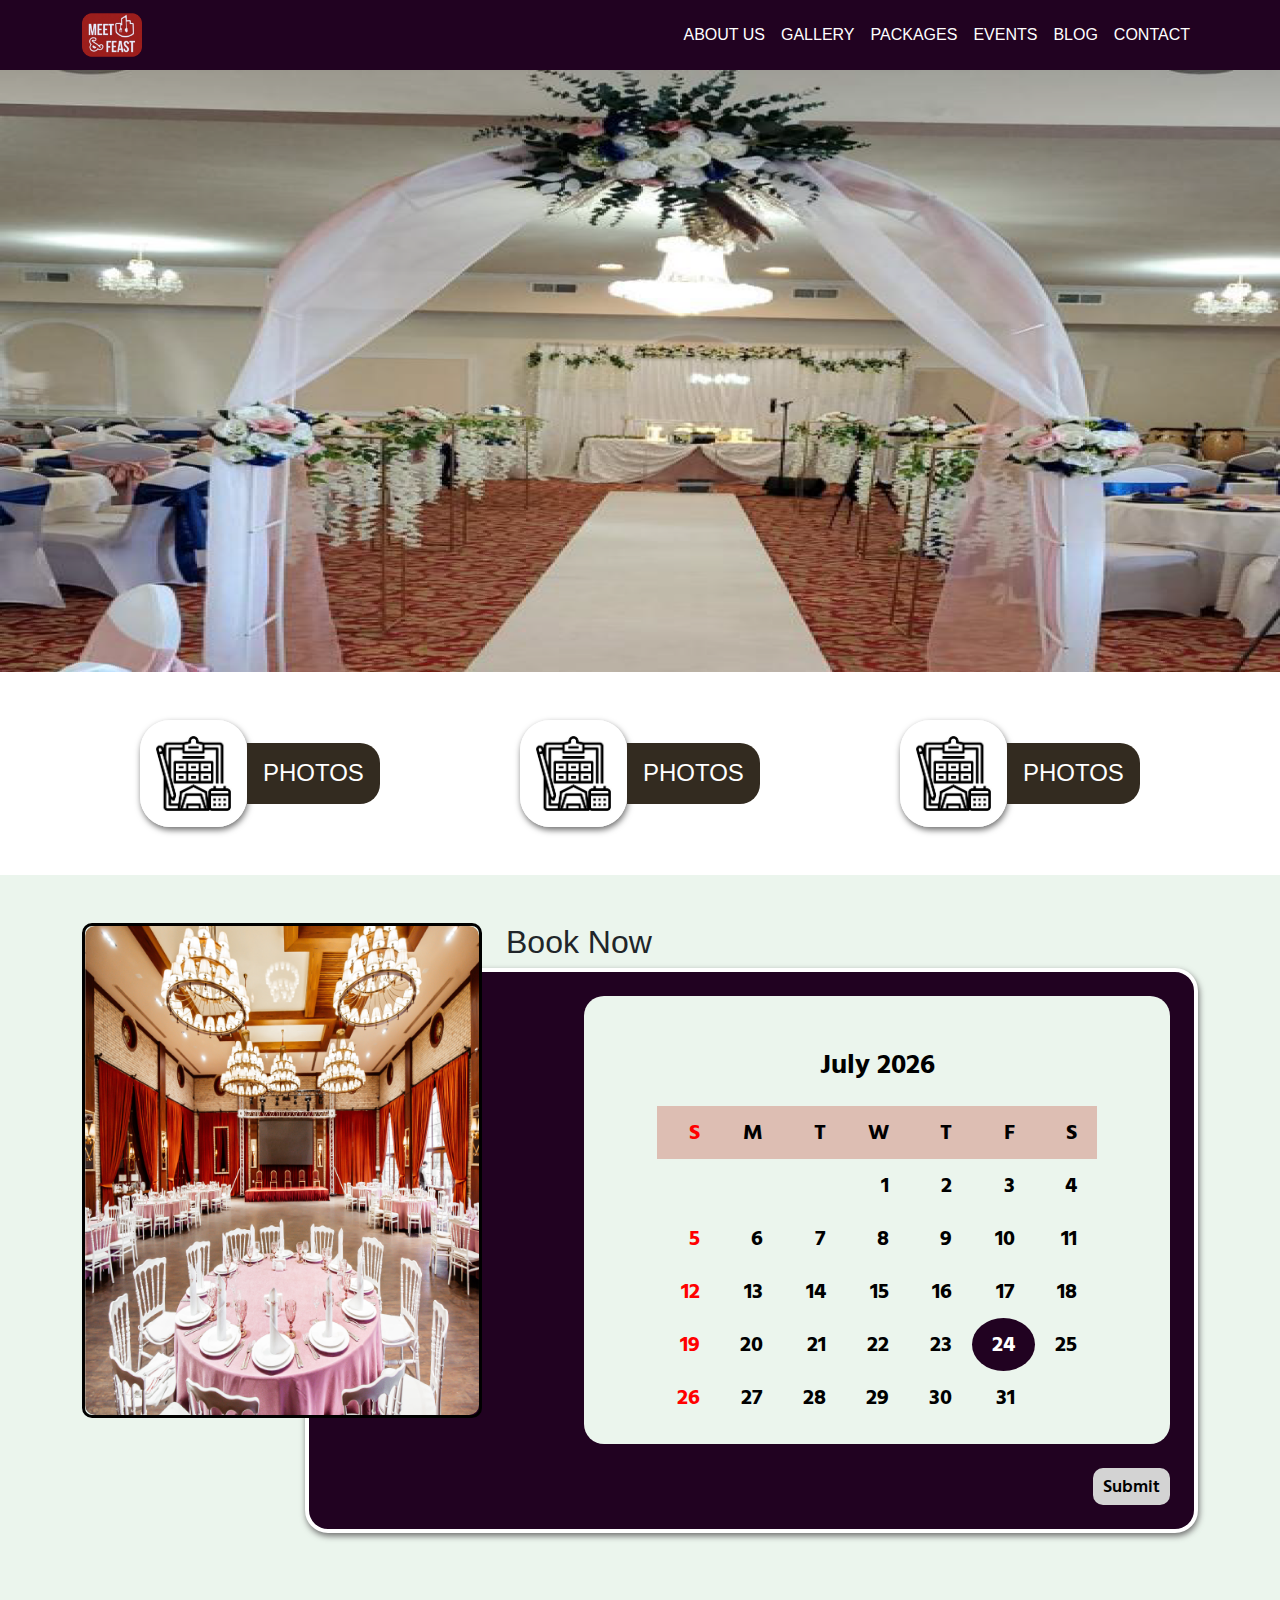
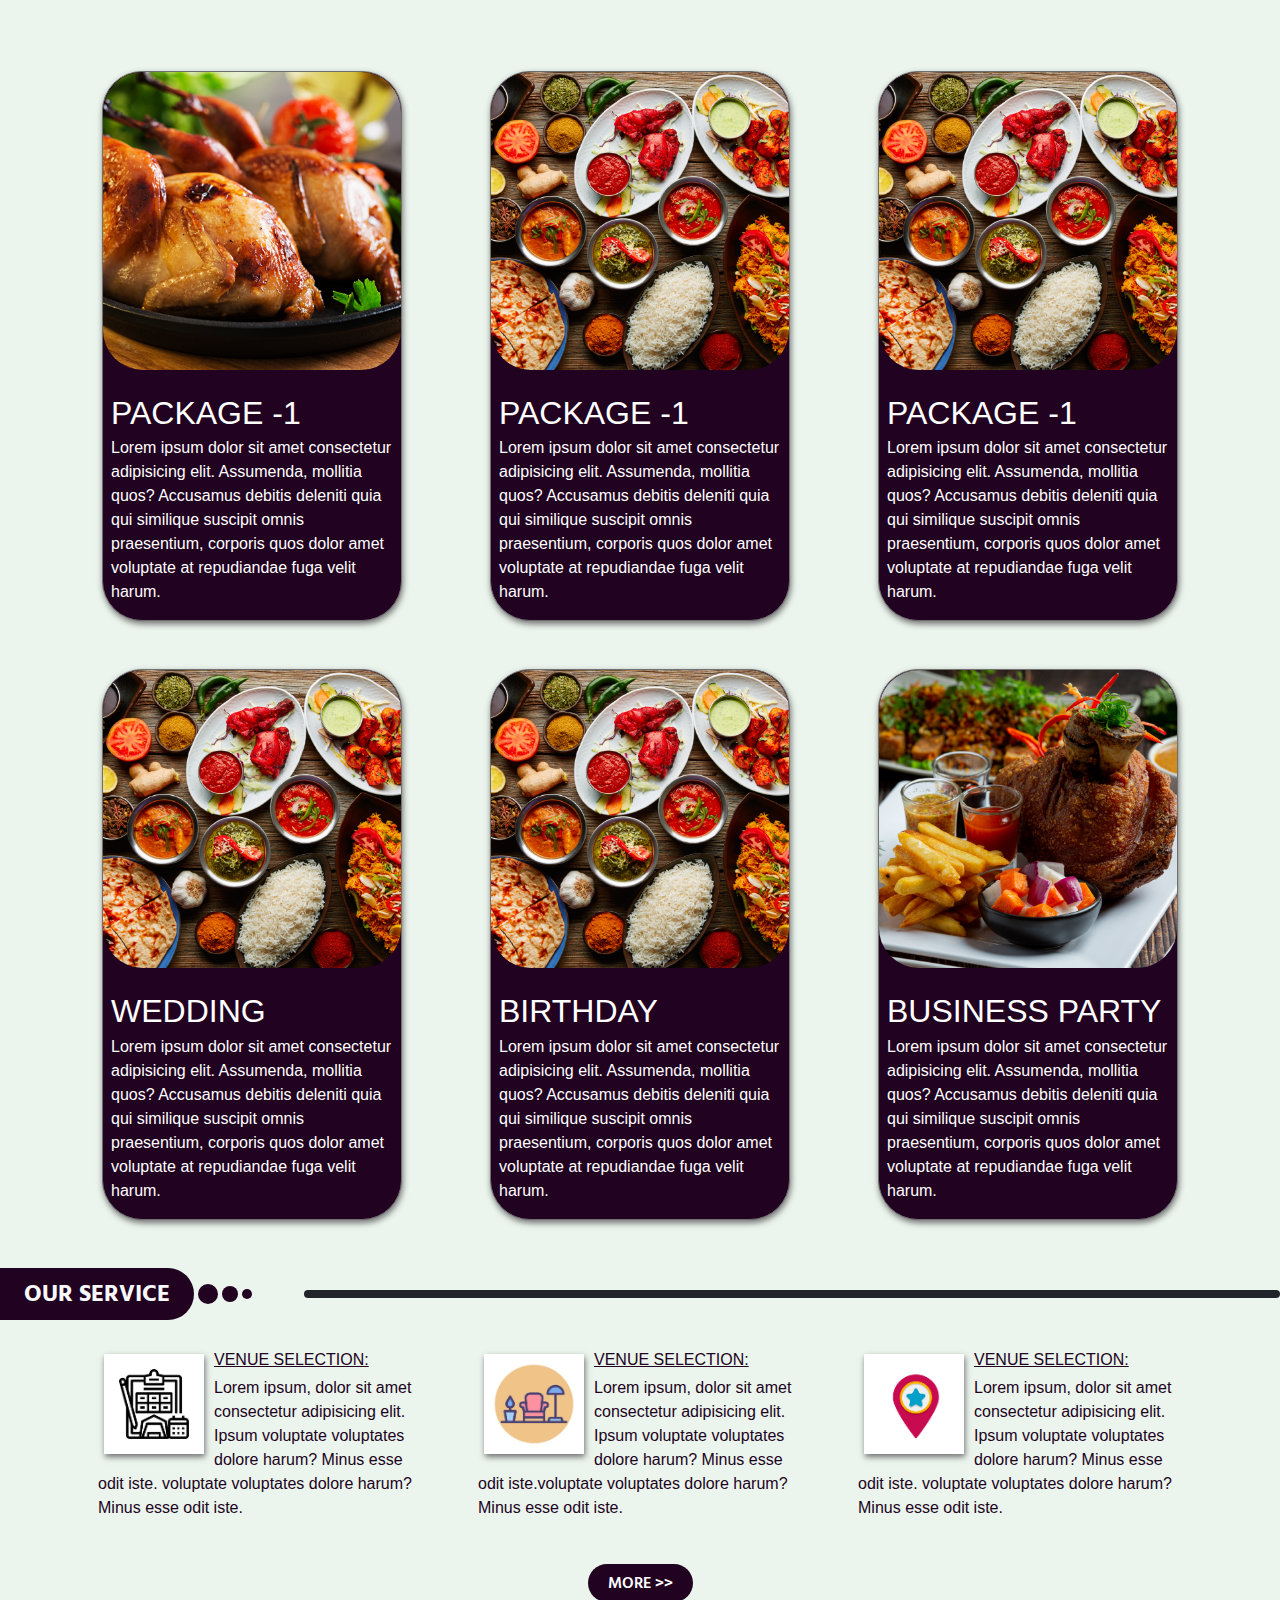
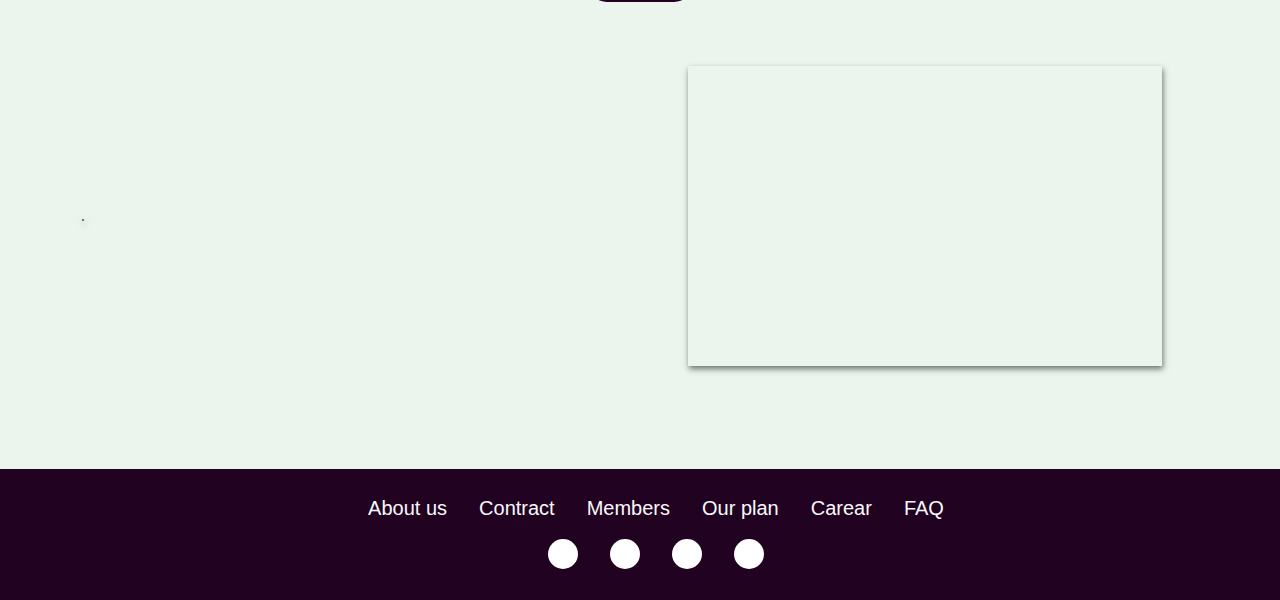
==== index.html @ d084dae5 "done" ====
<!DOCTYPE html>
<html lang="en">

<head>
  <meta charset="UTF-8">
  <meta name="viewport" content="width=device-width, initial-scale=1.0">
  <title>Meat and Feast</title>
  <!-- font awesome icons -->
  <script src="https://kit.fontawesome.com/f3c1754a41.js" crossorigin="anonymous"></script>
  <!-- links from vendors -->
  <link rel="stylesheet" href="./vendors/css/normalize.css">
  <link rel="stylesheet" href="./vendors/css/bootstrap.min.css">

  <!-- google font links -->
  <link rel="preconnect" href="https://fonts.googleapis.com">
  <link rel="preconnect" href="https://fonts.gstatic.com" crossorigin>
  <link href="https://fonts.googleapis.com/css2?family=Hind+Siliguri:wght@400;500;600;700&display=swap"
    rel="stylesheet">

  <!-- links custom -->

  <!-- <link rel="stylesheet" href="./assets/css/default.css"> -->
  <link rel="stylesheet" href="./assets/css/style.css">
  <link rel="stylesheet" href="./assets/css/responsive.css">
</head>

<body>


  <nav class="navbar bg_primary text-white  navbar-expand-md navbar-dark  sticky-top">
    <div class="container">
      <h1 class="navbar-brand">
        <a class="text-light text-decoration-none fs-3" href="/">
          <img style="height: 60px; width: auto;" src="./assets/images/Logo.png" alt="">
        </a>
      </h1>
      <button class="navbar-toggler" type="button" data-bs-toggle="collapse" data-bs-target="#navbarSupportedContent"
        aria-controls="navbarSupportedContent" aria-expanded="false" aria-label="Toggle navigation">
        <span class="navbar-toggler-icon"></span>
      </button>
      <div class="collapse navbar-collapse" id="navbarSupportedContent">

        <ul class="navbar-nav ms-auto mt-2 mt-lg-0">
          <li class="nav-item">
            <a class="nav-link   text_white" href="/">About us</a>
          </li>
          <li class="nav-item">
            <a class="nav-link nav-text-color  text_white" href="/">GALLERY</a>
          </li>
          <li class="nav-item">
            <a class="nav-link nav-text-color  text_white" href="/"> PACKAGES</a>
          </li>
          <li class="nav-item">
            <a class="nav-link nav-text-color  text_white" href="/">EVENTS</a>
          </li>
          <li class="nav-item">
            <a class="nav-link nav-text-color  text_white" href="/">BLOG</a>
          </li>
          <li class="nav-item">
            <a class="nav-link nav-text-color  text_white" href="/">CONTACT</a>
          </li>
        </ul>
      </div>
    </div>
  </nav>
  <!-- -------------- === === =======================================
                    Banner Section
    ===============================================-->

  <section class="section-container">
    <img class="img-fluid " src="./assets/images/Frist-Banner.png" alt="">
  </section>

  <section id="categorySelection ">
    <div class="container my-5">
      <div class="row g-4 justify-content-center align-items-center">
        <div class="col-md-4">
          <div class="categoryContent">
            <div class="imgContainer d-flex align-items-center justify-content-center">
              <img class="img-fluid box_shadow" src="./assets/images/12.jpg" alt="">
              <div class="dark_bg p-3 catText">
                <h4 class="text-white">PHOTOS</h4>
              </div>
            </div>
          </div>
        </div>
        <div class="col-md-4">
          <div class="categoryContent">
            <div class="imgContainer d-flex align-items-center justify-content-center">
              <img class="img-fluid box_shadow" src="./assets/images/12.jpg" alt="">
              <div class="dark_bg p-3 catText">
                <h4 class="text-white">PHOTOS</h4>
              </div>
            </div>
          </div>
        </div>
        <div class="col-md-4">
          <div class="categoryContent">
            <div class="imgContainer d-flex align-items-center justify-content-center">
              <img class="img-fluid box_shadow" src="./assets/images/12.jpg" alt="">
              <div class="dark_bg p-3 catText">
                <h4 class="text-white">PHOTOS</h4>
              </div>
            </div>
          </div>
        </div>

      </div>
    </div>
  </section>


  <div class="bg_color py-5">

    <!-- -------------- === === =======================================
                    Book Now Section
    ===============================================-->

    <section class="bookNow">
      <div class="container ">
        <div class="parent position-relative">
          <div class="d-flex gap-4">
            <div class="imgSection ">
              <img class="img-fluid" src="./assets/images/5.png" alt="">
            </div>
            <h2 class="mb-4">Book Now</h2>
          </div>
          <div class="calanderSection bg_primary text-white box_shadow p-4 ">
            <div class="calCOntent ">
              <div class="bg_color pt-5">

                <div class="calendar-controls">
                  <div class="d-flex align-items-center justify-content-center">
                    <div class="arrow-button" onclick="nextYear()"><i class="fa-solid fa-angle-up"></i></div>

                  </div>
                  <div class="d-flex clickBtn align-items-center justify-content-between">
                    <div class="arrow-button" onclick="previousMonth()"><i class="fa-solid fa-angle-left"></i></div>
                    <span id="currentMonthYear"></span>
                    <div class="arrow-button" onclick="nextMonth()"><i class="fa-solid fa-angle-right"></i></div>
                  </div>
                  <div class="d-flex align-items-center justify-content-center">
                    <div class="arrow-button" onclick="previousYear()"><i class="fa-solid fa-angle-down"></i></div>

                  </div>
                </div>


                <table id="calendar">
                  <thead>
                    <tr>
                      <th>S</th>
                      <th>M</th>
                      <th>T</th>
                      <th>W</th>
                      <th>T</th>
                      <th>F</th>
                      <th>S</th>
                    </tr>
                  </thead>
                  <tbody>
                    <!-- Calendar days will be inserted here dynamically -->
                  </tbody>
                </table>
              </div>
              <div class="mt-4">
                <button class="submitBtn">Submit</button>
              </div>
            </div>

          </div>
        </div>
      </div>
    </section>
    <!-- -------------- === === =======================================
                    Package Card Section
    ===============================================-->
    <section class="package my-5">
      <div class="container">
        <div class="row  g-5">
          <div class="col-md-4">
            <div class="package-card dark_border bg_primary box_shadow mx-auto">
              <div class="packageImg d-flex justify-content-center">
                <img class="img-fluid text-center" src="/assets/images/6.png" alt="">

              </div>
              <div class="content px-2 py-3">
                <h2 class="text-white mb-1 mt-2">PACKAGE -1</h2>
                <p class="text-white">Lorem ipsum dolor sit amet consectetur adipisicing elit. Assumenda, mollitia quos?
                  Accusamus debitis deleniti quia qui similique suscipit omnis praesentium, corporis quos dolor amet
                  voluptate at repudiandae fuga velit harum.</p>
              </div>
            </div>
          </div>
          <div class="col-md-4">
            <div class="package-card box_shadow dark_border bg_primary box_shadow mx-auto">
              <div class="packageImg d-flex justify-content-center">
                <img class="img-fluid text-center" src="/assets/images/7.png" alt="">

              </div>
              <div class="content px-2 py-3">
                <h2 class="text-white mb-1 mt-2">PACKAGE -1</h2>
                <p class="text-white">Lorem ipsum dolor sit amet consectetur adipisicing elit. Assumenda, mollitia quos?
                  Accusamus debitis deleniti quia qui similique suscipit omnis praesentium, corporis quos dolor amet
                  voluptate at repudiandae fuga velit harum.</p>
              </div>
            </div>
          </div>
          <div class="col-md-4">
            <div class="package-card box_shadow dark_border bg_primary box_shadow mx-auto">
              <div class="packageImg d-flex justify-content-center">
                <img class="img-fluid text-center" src="/assets/images/7.png" alt="">

              </div>
              <div class="content px-2 py-3">
                <h2 class="text-white mb-1 mt-2">PACKAGE -1</h2>
                <p class="text-white">Lorem ipsum dolor sit amet consectetur adipisicing elit. Assumenda, mollitia quos?
                  Accusamus debitis deleniti quia qui similique suscipit omnis praesentium, corporis quos dolor amet
                  voluptate at repudiandae fuga velit harum.</p>
              </div>
            </div>
          </div>
          <div class="col-md-4">
            <div class="package-card box_shadow dark_border bg_primary box_shadow mx-auto">
              <div class="packageImg d-flex justify-content-center">
                <img class="img-fluid text-center" src="/assets/images/7.png" alt="">

              </div>
              <div class="content px-2 py-3">
                <h2 class="text-white mb-1 mt-2">WEDDING</h2>
                <p class="text-white">Lorem ipsum dolor sit amet consectetur adipisicing elit. Assumenda, mollitia quos?
                  Accusamus debitis deleniti quia qui similique suscipit omnis praesentium, corporis quos dolor amet
                  voluptate at repudiandae fuga velit harum.</p>
              </div>
            </div>
          </div>
          <div class="col-md-4">
            <div class="package-card box_shadow dark_border bg_primary box_shadow mx-auto">
              <div class="packageImg d-flex justify-content-center">
                <img class="img-fluid text-center" src="/assets/images/7.png" alt="">

              </div>
              <div class="content px-2 py-3">
                <h2 class="text-white mb-1 mt-2">BIRTHDAY</h2>
                <p class="text-white">Lorem ipsum dolor sit amet consectetur adipisicing elit. Assumenda, mollitia quos?
                  Accusamus debitis deleniti quia qui similique suscipit omnis praesentium, corporis quos dolor amet
                  voluptate at repudiandae fuga velit harum.</p>
              </div>
            </div>
          </div>
          <div class="col-md-4">
            <div class="package-card  box_shadow dark_border bg_primary box_shadow mx-auto">
              <div class="packageImg d-flex justify-content-center">
                <img class="img-fluid text-center" src="/assets/images/8.png" alt="">

              </div>
              <div class="content px-2 py-3">
                <h2 class="text-white mb-1 mt-2">BUSINESS PARTY</h2>
                <p class="text-white">Lorem ipsum dolor sit amet consectetur adipisicing elit. Assumenda, mollitia quos?
                  Accusamus debitis deleniti quia qui similique suscipit omnis praesentium, corporis quos dolor amet
                  voluptate at repudiandae fuga velit harum.</p>
              </div>
            </div>
          </div>

        </div>
      </div>
    </section>
    <!-- -------------- === === =======================================
                    Service Card Section
    ===============================================-->
    <!-- border Line  -->
    <div class="d-flex  align-items-center">
      <div class="custom-width align-items-center">
        <div class="d-flex gap-1">
          <div
            class="service-headerbox-bg-color d-inline-block p-2 px-4 text-light fw-bolder text-center rounded-end-5 fs-4">
            OUR SERVICE
          </div>
          <div class="d-flex align-items-center gap-1">
            <div class="p-big service-headerbox-bg-color d-none d-md-inline-block rounded-5"></div>
            <div class="p-mid service-headerbox-bg-color d-none d-md-inline-block rounded-5"></div>
            <div class="p-small service-headerbox-bg-color d-none d-md-inline-block rounded-5"></div>
          </div>
        </div>




      </div>
      <div class="p-1 w-100 d-none d-md-block bg-dark d-inline-block rounded-5"></div>
    </div>

    <section class="container">
      <div class="row">
        <div class="col-lg-4 col-12 p-4 position-relative d-inline-block text-start">
          <div class="clearf">
            <img style="height: auto; width: 100px;" class="img-fluid box_shadow" src="./assets/images/12.jpg"
              alt="basic">
            <div style=" flex: 1;box-sizing: border-box;" class="content p-1 ">
              <p class="text-decoration-underline text-uppercase text_darkColor">VENUE SELECTION: </p>

              <p class="mt-1 text_darkColor">
                Lorem ipsum, dolor sit amet consectetur adipisicing elit. Ipsum voluptate voluptates dolore harum? Minus
                esse odit iste. voluptate voluptates dolore harum? Minus esse odit iste.
              </p>
            </div>
          </div>

        </div>
        <div class="col-lg-4 col-12 p-4 position-relative d-inline-block text-start">
          <div class="clearf">
            <img style="height: auto; width: 100px;" class="img-fluid box_shadow" src="./assets/images/14.jpg"
              alt="basic">
            <div style=" flex: 1;box-sizing: border-box;" class="content p-1 ">
              <p class="text-decoration-underline text-uppercase text_darkColor">VENUE SELECTION: </p>

              <p class="mt-1 text_darkColor">
                Lorem ipsum, dolor sit amet consectetur adipisicing elit. Ipsum voluptate voluptates dolore harum? Minus
                esse odit iste.voluptate voluptates dolore harum? Minus esse odit iste.
              </p>
            </div>
          </div>

        </div>
        <div class="col-lg-4 col-12 p-4 position-relative d-inline-block text-start">
          <div class="clearf">
            <img style="height: auto; width: 100px;" class="img-fluid box_shadow" src="./assets/images/13.jpg"
              alt="basic">
            <div style=" flex: 1;box-sizing: border-box;" class="content p-1 ">
              <p class="text-decoration-underline text-uppercase text_darkColor">VENUE SELECTION: </p>

              <p class="mt-1 text_darkColor">
                Lorem ipsum, dolor sit amet consectetur adipisicing elit. Ipsum voluptate voluptates dolore harum? Minus
                esse odit iste. voluptate voluptates dolore harum? Minus esse odit iste.
              </p>
            </div>
          </div>

        </div>


      </div>
      <div class="row">
        <div class="d-flex align-items-center justify-content-center my-3">
          <button class="defaultBtn">MORE >></button>
        </div>
      </div>
    </section>
    <!-- map Services -->
    <section class="container">
      <div class="row">
        <div class="col-lg-6 col-10 m-auto">
          <!-- <img class="img-fluid dark_border" src="./assets/images/15.png" alt=""> -->
          <img class="img-fluid dark_border box_shadow"
            src="https://media.istockphoto.com/id/615422436/photo/demo-sign-cubes.jpg?s=612x612&w=0&k=20&c=HHOLIiF8SmbIssxKv3G480EgTVub_v9cc1QME3Dn6XU="
            alt="">
        </div>
        <div class="col-lg-6 col-12 p-5">
          <iframe class="w-100 box_shadow" width="400" height="300" frameborder="0" style="border: 0"
            src="https://www.google.com/maps/embed/v1/place?q=24.854656,90.7913406&amp;key=YOUR_API_KEY"
            allowfullscreen=""></iframe>
          <!-- <img class="img-fluid dark_border" src="./assets/images/16.png" alt=""> -->
        </div>
      </div>





    </section>

  </div>

  <!-- footer -->
  <footer class="bg_primary p-4">
    <ul class="d-lg-flex align-lg-items-center  justify-content-center ms-auto mt-2 mt-lg-0">
      <li class="unstyled">
        <a class="text-light px-lg-3 px-1 text-decoration-none fs-lg-1 fs-5" href="/">About us</a>
      </li>
      <li>
        <a class="text-light px-lg-3 px-1 text-decoration-none fs-lg-1 fs-5" href="/">Contract</a>
      </li>
      <li>
        <a class="text-light px-lg-3 px-1 text-decoration-none fs-lg-1 fs-5" href="/">Members</a>
      </li>
      <li>
        <a class="text-light px-lg-3 px-1 text-decoration-none fs-lg-1 fs-5" href="/">Our plan</a>
      </li>
      <li>
        <a class="text-light px-lg-3 px-1 text-decoration-none fs-lg-1 fs-5" href="/">Carear</a>
      </li>
      <li>
        <a class="text-light px-lg-3 px-1 text-decoration-none fs-lg-1 fs-5" href="/">FAQ</a>
      </li>
    </ul>
    <ul class="d-flex align-items-center justify-content-center mt-3">
      <li class="nav-item">
        <a class="nav-link d-inline-block text-light px-3 fs-5" href="/"><i class="fab fa-facebook"></i></a>
      </li>
      <li class="nav-item">
        <a class="nav-link d-inline-block text-light px-3 fs-5" href="/"><i class="fab fa-linkedin"></i></a>
      </li>
      <li class="nav-item">
        <a class="nav-link d-inline-block text-light px-3 fs-5" href="/"><i class="fab fa-youtube"></i></a>
      </li>
      <li class="nav-item">
        <a class="nav-link d-inline-block text-light px-3 fs-5" href="/"><i class="fab fa-twitter"></i></a>
      </li>


    </ul>
  </footer>



  <!-- al JavaScripts links and Tags -->
  <script src="./vendors/js/bootstrap.min.js"></script>
  <script src="./vendors/js/jquery.min.js"></script>
  <script src="./assets/js/main.js"></script>
</body>

</html>
---- assets/css/default.css ----
:root {
    --primary-color: #210221;
    --background-color: #EBF5ED;
    --white-color: #fff;
    --darkText-color: #210221;
    --box-shadow: 10px 10px 40px rgb(58, 58, 58);
    --link-color: rgb(47, 48, 46);
    --dark-border: #707070;
    --dark-bg: #332B20;
  }
  
*,div ,section{
    margin: 0;
    padding: 0;
    box-sizing: border-box;
    
}

ul{
    list-style: none;
    margin: 0;
}
.clickBtn{
    width: 60%;
}
a{
    text-decoration: none;
    color: var(--link-color);
}
.dark_border{
border:1.5px solid  #707070;

}
.box_shadow{
    box-shadow: 1px 3px 6px #707070;
}

body{
    font-family: 'Hind Siliguri', sans-serif;
    margin: 0;
    padding: 0;
    box-sizing: border-box;
    
}
.dark_bg{
    background-color: var(--dark-bg);
}
.big-shadow{
    box-shadow: var(--box-shadow);
}
.submitBtn{
    border: none;
    outline: none;
    padding: 5px 10px;
    border-radius: 10px;
    font-size: 18px;
    font-weight: 600;
    background: lightgrey;
}

img{
    max-width: 100%;
}
h1,h2,h3,h4,h5,h6 ,p ,a{
    font-family: Arial, Helvetica, sans-serif;
    margin: 0;
}

  .bg_primary{
    background: var(--primary-color);
  }
  .text_primary{
    color: var(--primary-color);
  }
  .text_white{
    color: var(--white-color);
  }
  .text_darkColor{
    color:var(--darkText-color);
  }
  .bg_secondary{
    background: var(--secondary-color);
  }
  .bg_color{
    background: var(--background-color);
  }
  /* default css */

.red{
color: red;
}

.defaultBtn{
    border: none;
    outline: none;
    background-color: var(--primary-color);
    color: #fff;
    padding: 7px 20px;
    font-weight: 600;
    border-radius: 20px;
}






.fa-brands, .fab {
    font-weight: 400;
    padding: 4px;
    background: white;
    border-radius: 50%;
    color: var(--primary-color);
    height: 30px;
    width: 30px;
    display: flex;
    align-items: center;
    justify-content: center;
}
---- assets/css/style.css ----
@import url('./default.css');
@import url('./mobilemenu.css');


/* for navbar */
header {
  display: flex;
  justify-content: space-between;
  margin-top: 20px;
  align-items: center;
}
.navbar{
  padding: 0;
  margin: 0;
  text-transform: uppercase;
} 


/* Book Now Calander Section Css Code */

.calanderSection {
  border: 4px solid #fff;
  border-radius: 23px;
  width: 80%;
  margin-left: auto;
  position: absolute;
  right: 0;
  top: 45px;
  z-index: 1;
  text-align: right;
  margin-left: 30%;
}
.calCOntent{
  margin-left: 30%;
}
.bookNow{
  height: 700px;
}

/* calander css  */


table {
  border-collapse: collapse;
  margin: 20px auto;

}
.calCOntent .bg_color{
  border-radius: 20px;
}

th{
  background: #DDBEB3;
}

th ,td{
 font-weight: 700;
 font-size: 22px;
 padding: 10px 20px;
 color: black;
}


td {
  cursor: pointer;
  color: black;
  border-radius: 50%;
}

td:hover {
  background-color: #e6e6e6;
}
tr td:first-child  {
  cursor: pointer;
  color: red;
 
}
tr th:first-child  {
  cursor: pointer;
  color: red;
}
#currentMonthYear{
  font-size: 28px;
  color: black;
  font-weight: 700;
}
.current-date {
  background-color: var(--primary-color);
  color: #fff;
}
.current-date:hover{
  color: black;
}

.calendar-controls {
  display: flex;
  flex-direction: column;
  align-items: center;
  justify-content: space-between;
  margin-bottom: 10px;
}

.arrow-button {
  font-size: 1.5em;
  cursor: pointer;
  color: black;
}



.imgSection {
  /* position: absolute; */
  /* top: -70px;
  left: -117px; */
  max-width: 400px;
  height: auto;
  border: 3px solid #000;
  border-radius: 10px;
  z-index: 10;
}
.imgSection img{
  overflow: hidden;
  border-radius: 10px;
}

/* for Package Card */

.package-card {
  border-radius: 40px;
  max-width: 300px;
}
.package-card img{
  border-radius: 40px;
}
.btn-bg-color,.service-headerbox-bg-color {
  background-color: #210221
}
.p-big{
padding: 10px;
}
.p-mid{
padding: 8px;
}
.p-small{
padding: 5px;
}
.custom-border{
  padding: 3px;
}
.custom-width{
  width: 400px;
}

/* services */
.clearf img {
  float: left;
  margin: 10px;
}

.imgContainer img {
  width: 30%;
  border-radius: 30px;
}

.catText {
  border-radius: 0 20px 20px 0;
}
---- assets/css/responsive.css ----
@media (max-width:992px) {
  .imgSection {
display: none;
}
.calanderSection {

  width: 100%;

}
.calCOntent {
  margin-left: 0;
}
}
@media (max-width:776px) {
    .package-card {

        max-width: 450px;
      }
}

@media (max-width:576px) {
  th, td {
    font-weight: 700;
    font-size: 17px;
    padding: 8px 10px;
    color: black;
}
#currentMonthYear {
  font-size: 20px;

}
footer ul{
  text-align: center;
}
.imgContainer img {
  width: 30%;
  border-radius: 30px;
}
}
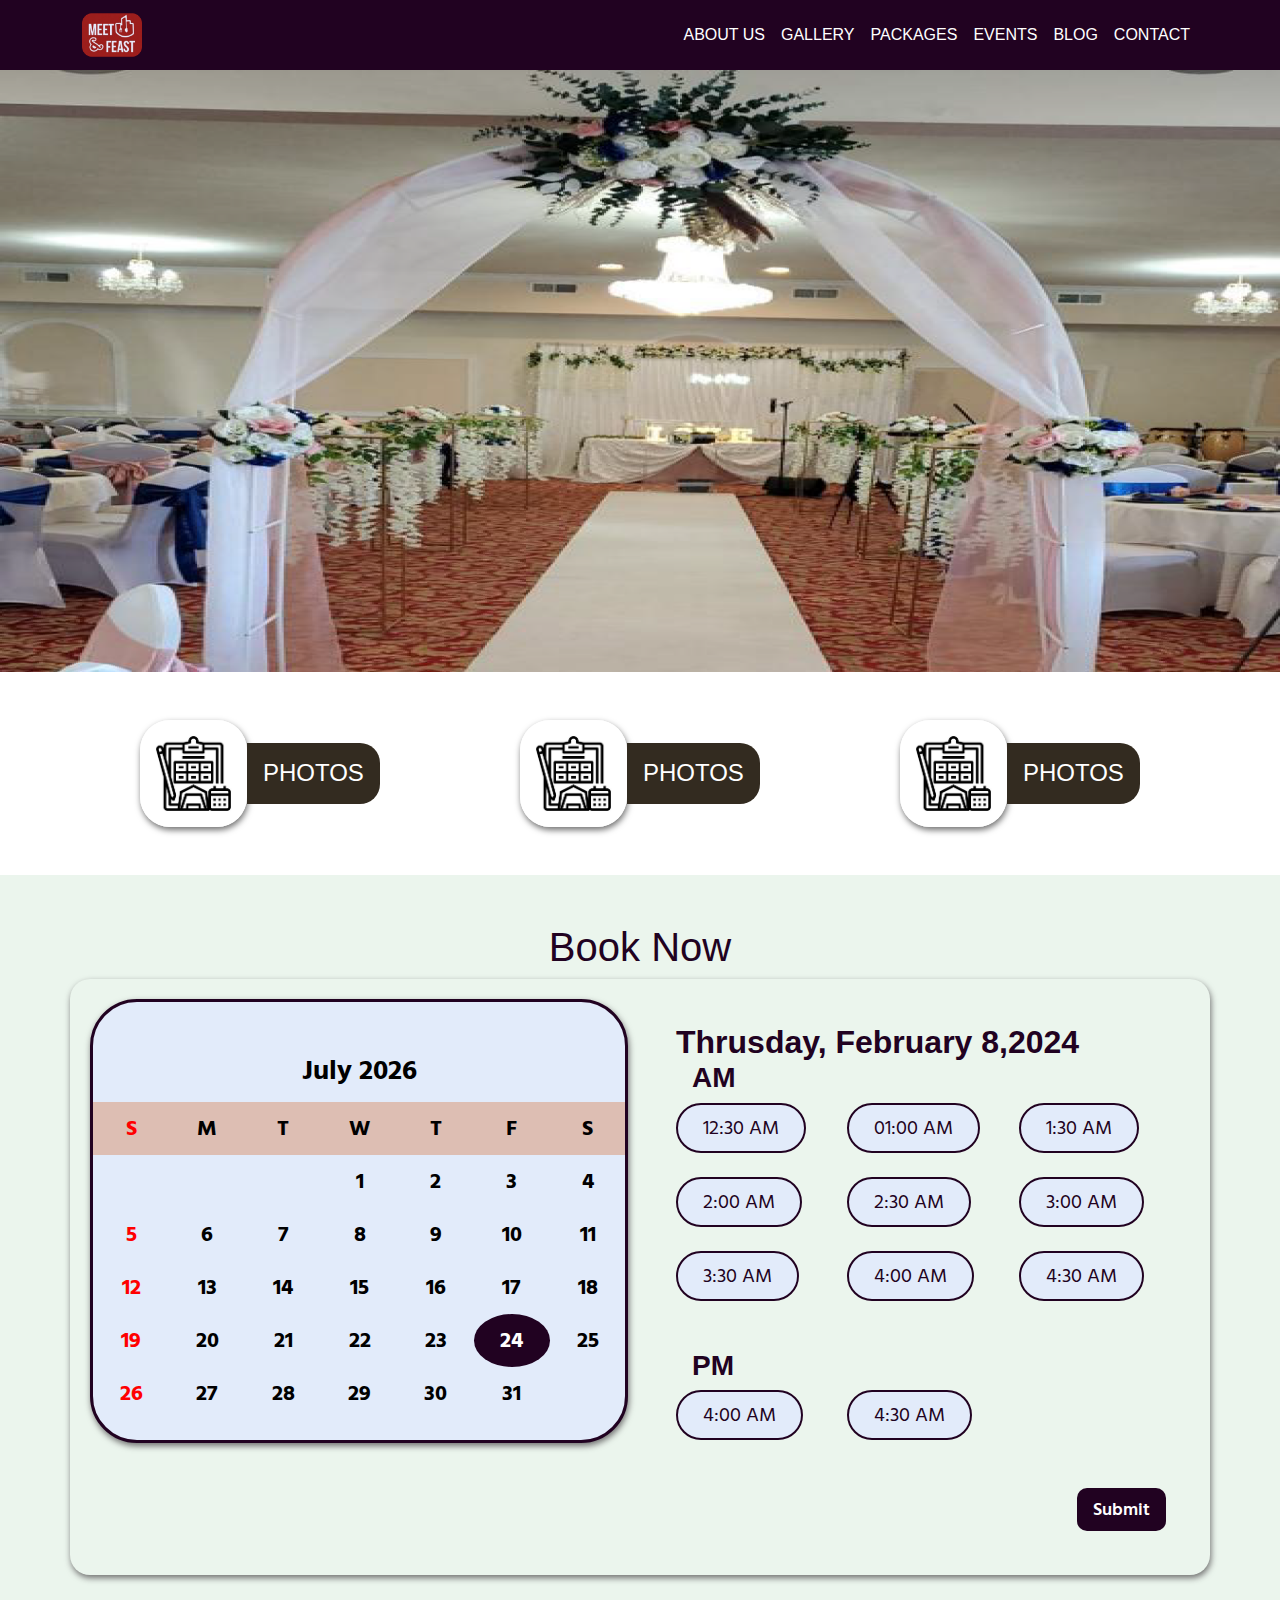
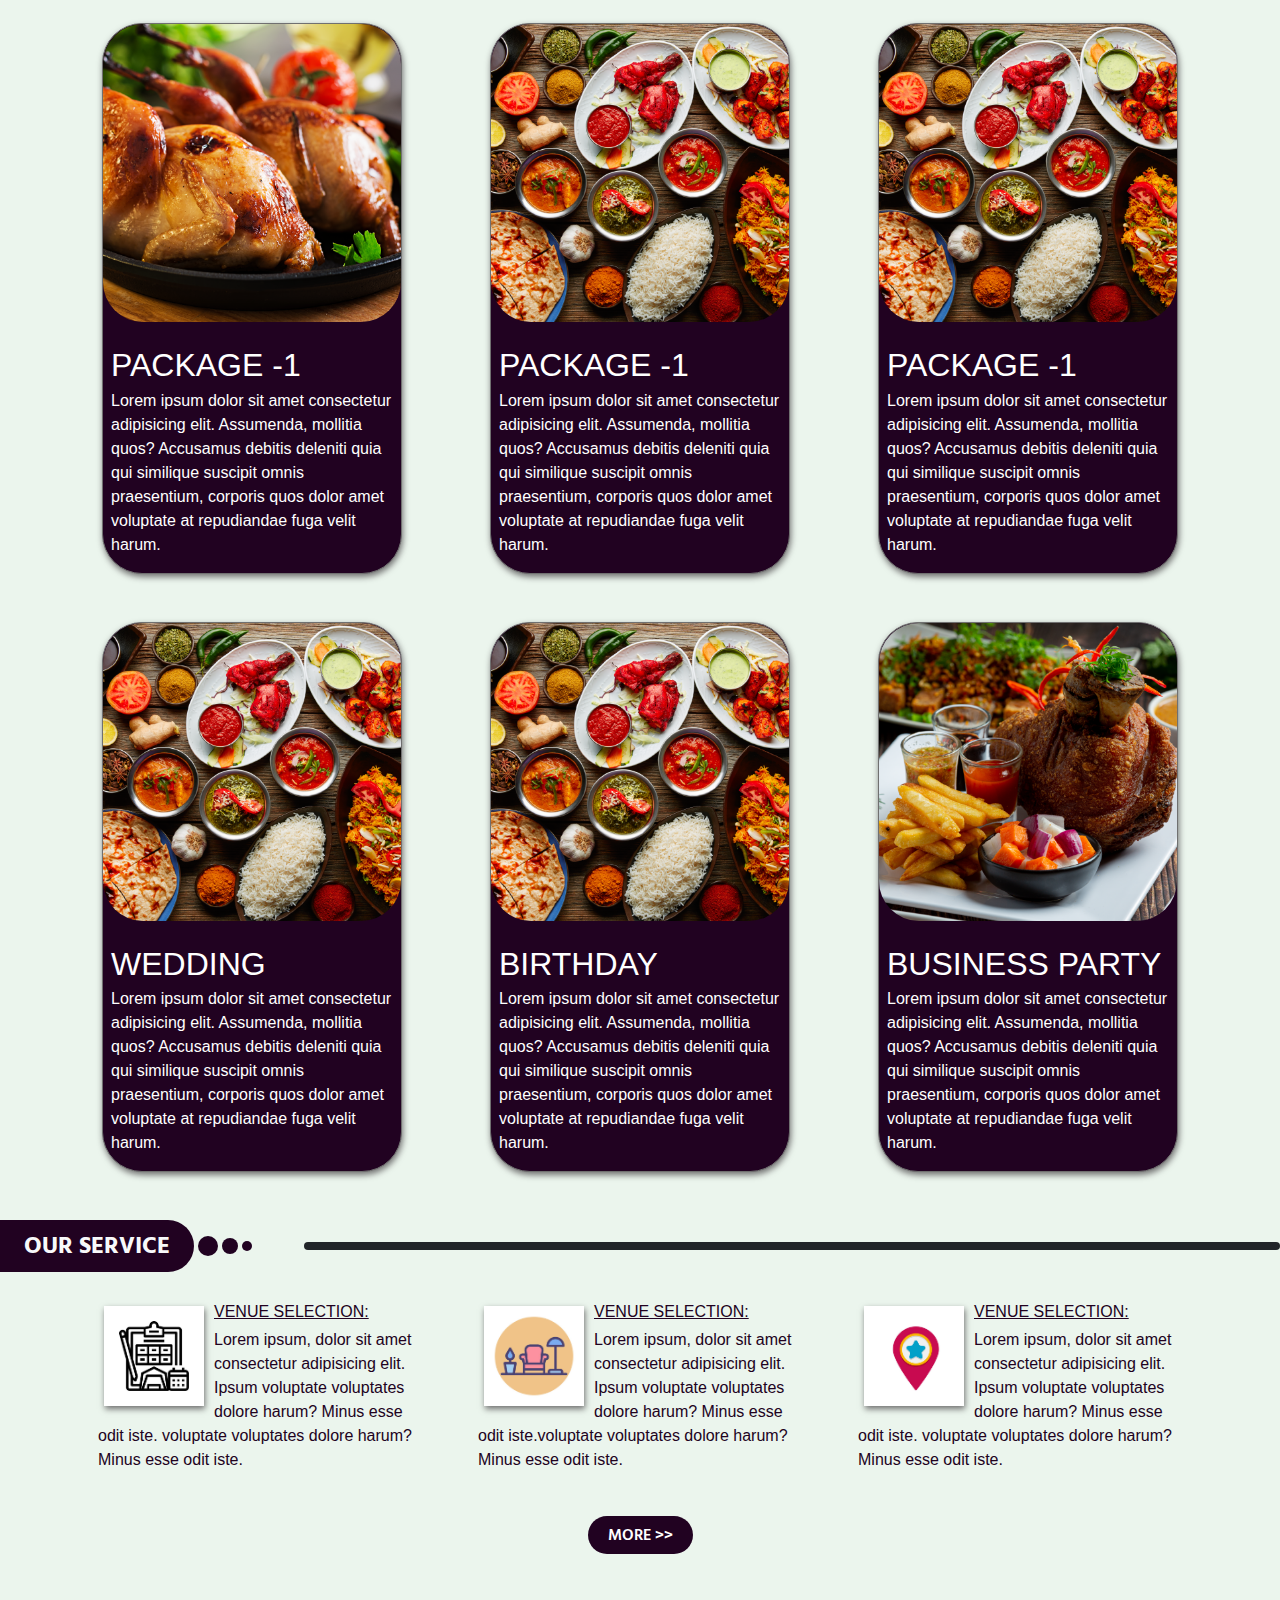
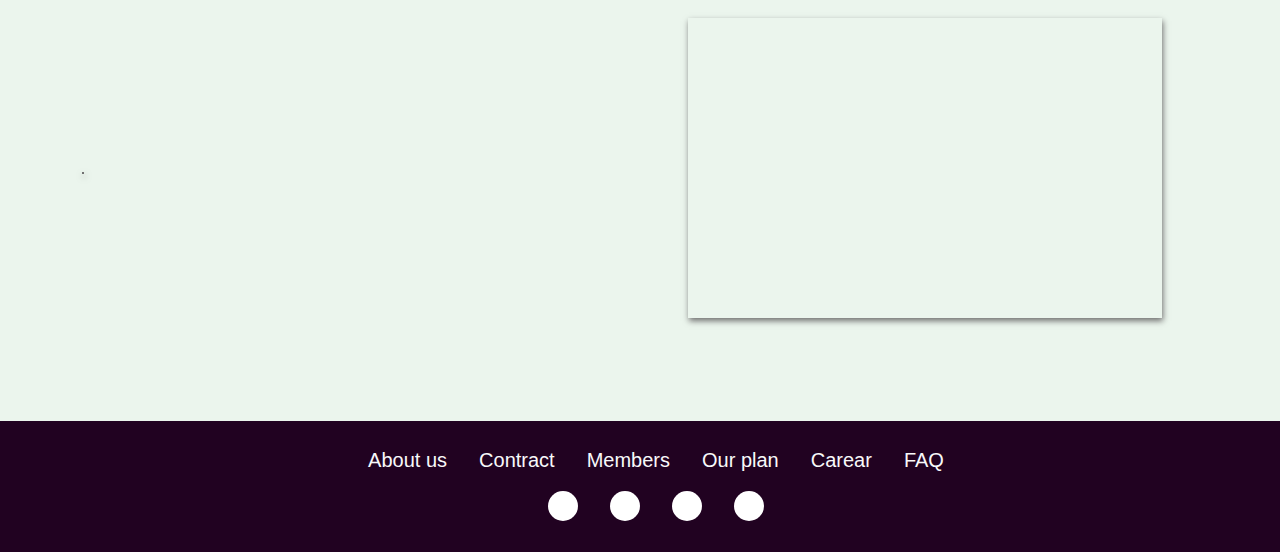
==== commit 1f3a05eb: "done" ====
--- a/index.html
+++ b/index.html
@@ -117,35 +117,30 @@
     ===============================================-->
 
     <section class="bookNow">
-      <div class="container ">
-        <div class="parent position-relative">
-          <div class="d-flex gap-4">
-            <div class="imgSection ">
-              <img class="img-fluid" src="./assets/images/5.png" alt="">
-            </div>
-            <h2 class="mb-4">Book Now</h2>
-          </div>
-          <div class="calanderSection bg_primary text-white box_shadow p-4 ">
-            <div class="calCOntent ">
-              <div class="bg_color pt-5">
-
+      <h1 class="text-center mb-2 text_darkColor">Book Now</h1>
+      <div class="container box_shadow bokingBorder">
+        <div class="row">
+          <div class="col-lg-6">
+            <div class="calander box_shadow">
+              <div class=" pt-5">
+  
                 <div class="calendar-controls">
                   <div class="d-flex align-items-center justify-content-center">
-                    <div class="arrow-button" onclick="nextYear()"><i class="fa-solid fa-angle-up"></i></div>
-
+                    <div class="arrow-button" onclick="nextYear()"><i class="fa-solid fa-angle-up" aria-hidden="true"></i></div>
+  
                   </div>
                   <div class="d-flex clickBtn align-items-center justify-content-between">
-                    <div class="arrow-button" onclick="previousMonth()"><i class="fa-solid fa-angle-left"></i></div>
-                    <span id="currentMonthYear"></span>
-                    <div class="arrow-button" onclick="nextMonth()"><i class="fa-solid fa-angle-right"></i></div>
+                    <div class="arrow-button" onclick="previousMonth()"><i class="fa-solid fa-angle-left" aria-hidden="true"></i></div>
+                    <span id="currentMonthYear">December 2023</span>
+                    <div class="arrow-button" onclick="nextMonth()"><i class="fa-solid fa-angle-right" aria-hidden="true"></i></div>
                   </div>
                   <div class="d-flex align-items-center justify-content-center">
-                    <div class="arrow-button" onclick="previousYear()"><i class="fa-solid fa-angle-down"></i></div>
-
+                    <div class="arrow-button" onclick="previousYear()"><i class="fa-solid fa-angle-down" aria-hidden="true"></i></div>
+  
                   </div>
                 </div>
-
-
+  
+  
                 <table id="calendar">
                   <thead>
                     <tr>
@@ -158,18 +153,72 @@
                       <th>S</th>
                     </tr>
                   </thead>
-                  <tbody>
-                    <!-- Calendar days will be inserted here dynamically -->
-                  </tbody>
+                  <tbody><tr><td></td><td></td><td></td><td></td><td></td><td>1</td><td>2</td></tr><tr><td>3</td><td>4</td><td>5</td><td>6</td><td>7</td><td>8</td><td>9</td></tr><tr><td>10</td><td>11</td><td>12</td><td>13</td><td>14</td><td>15</td><td>16</td></tr><tr><td>17</td><td>18</td><td>19</td><td>20</td><td>21</td><td>22</td><td>23</td></tr><tr><td>24</td><td>25</td><td>26</td><td class="current-date">27</td><td>28</td><td>29</td><td>30</td></tr><tr><td>31</td><td></td><td></td><td></td><td></td><td></td><td></td></tr></tbody>
                 </table>
               </div>
-              <div class="mt-4">
-                <button class="submitBtn">Submit</button>
-              </div>
-            </div>
-
-          </div>
-        </div>
+  
+            </div>
+          </div>
+          <div class="col-lg-6">
+            <div class="p-4 text_darkColor">
+              <h2 class="text_darkColor fw-bold">Thrusday, February 8,2024</h2>
+
+              <div class="contents">
+<h3 class="fw-bold mx-3 mb-2">AM</h3>
+<div class="row justify-content-between gy-4">
+<div class="col-4">
+  <button class="calBtn">12:30 AM</button>
+</div>
+<div class="col-4">
+  <button class="calBtn">01:00 AM</button>
+</div>
+<div class="col-4">
+  <button class="calBtn">1:30 AM</button>
+</div>
+<div class="col-4">
+  <button class="calBtn">2:00 AM</button>
+</div>
+<div class="col-4">
+  <button class="calBtn">2:30 AM</button>
+</div>
+<div class="col-4">
+  <button class="calBtn">3:00 AM</button>
+</div>
+<div class="col-4">
+  <button class="calBtn">3:30 AM</button>
+</div>
+<div class="col-4">
+  <button class="calBtn">4:00 AM</button>
+</div>
+<div class="col-4">
+  <button class="calBtn">4:30 AM</button>
+</div>
+</div>
+
+<h3 class="fw-bold mx-3 mt-5 mb-2">PM</h3>
+<div class="row  gy-3">
+
+<div class="col-4">
+  <button class="calBtn">4:00 AM</button>
+</div>
+<div class="col-4">
+  <button class="calBtn">4:30 AM</button>
+</div>
+</div>
+<div class="text-right mt-5" style="
+text-align: right">
+  <button class="submitBtn">Submit</button>
+</div>
+
+              </div>
+            </div>
+          </div>
+        </div>
+     
+
+        <!-- rikght section -->
+
+ 
       </div>
     </section>
     <!-- -------------- === === =======================================
--- a/assets/css/default.css
+++ b/assets/css/default.css
@@ -34,7 +34,10 @@
 .box_shadow{
     box-shadow: 1px 3px 6px #707070;
 }
-
+.bokingBorder{
+  padding: 20px;
+  border-radius: 20px;
+}
 body{
     font-family: 'Hind Siliguri', sans-serif;
     margin: 0;
@@ -116,4 +119,17 @@
     display: flex;
     align-items: center;
     justify-content: center;
+}
+.calBtn{
+  padding: 8px 25px;
+  border: 2px solid var(--darkText-color);
+  color: var(--darkText-color);
+  border-radius: 30px;
+  background-color: #E2EBFA;
+  font-size: 20px;
+}
+.submitBtn{
+  padding: 8px 16px;
+  background: var(--darkText-color);
+  color: white;
 }--- a/assets/css/style.css
+++ b/assets/css/style.css
@@ -30,23 +30,31 @@
   text-align: right;
   margin-left: 30%;
 }
+.calander {
+  border: 3px solid #210221;
+  border-radius: 47px;
+  overflow: hidden;
+  background-color: #E2EBFA;
+}
 .calCOntent{
   margin-left: 30%;
 }
-.bookNow{
-  height: 700px;
-}
+
 
 /* calander css  */
 
 
 table {
   border-collapse: collapse;
-  margin: 20px auto;
+  width: 100%;
+  text-align: center;
 
 }
 .calCOntent .bg_color{
   border-radius: 20px;
+}
+.calander{
+
 }
 
 th{
@@ -108,21 +116,6 @@
 
 
 
-.imgSection {
-  /* position: absolute; */
-  /* top: -70px;
-  left: -117px; */
-  max-width: 400px;
-  height: auto;
-  border: 3px solid #000;
-  border-radius: 10px;
-  z-index: 10;
-}
-.imgSection img{
-  overflow: hidden;
-  border-radius: 10px;
-}
-
 /* for Package Card */
 
 .package-card {
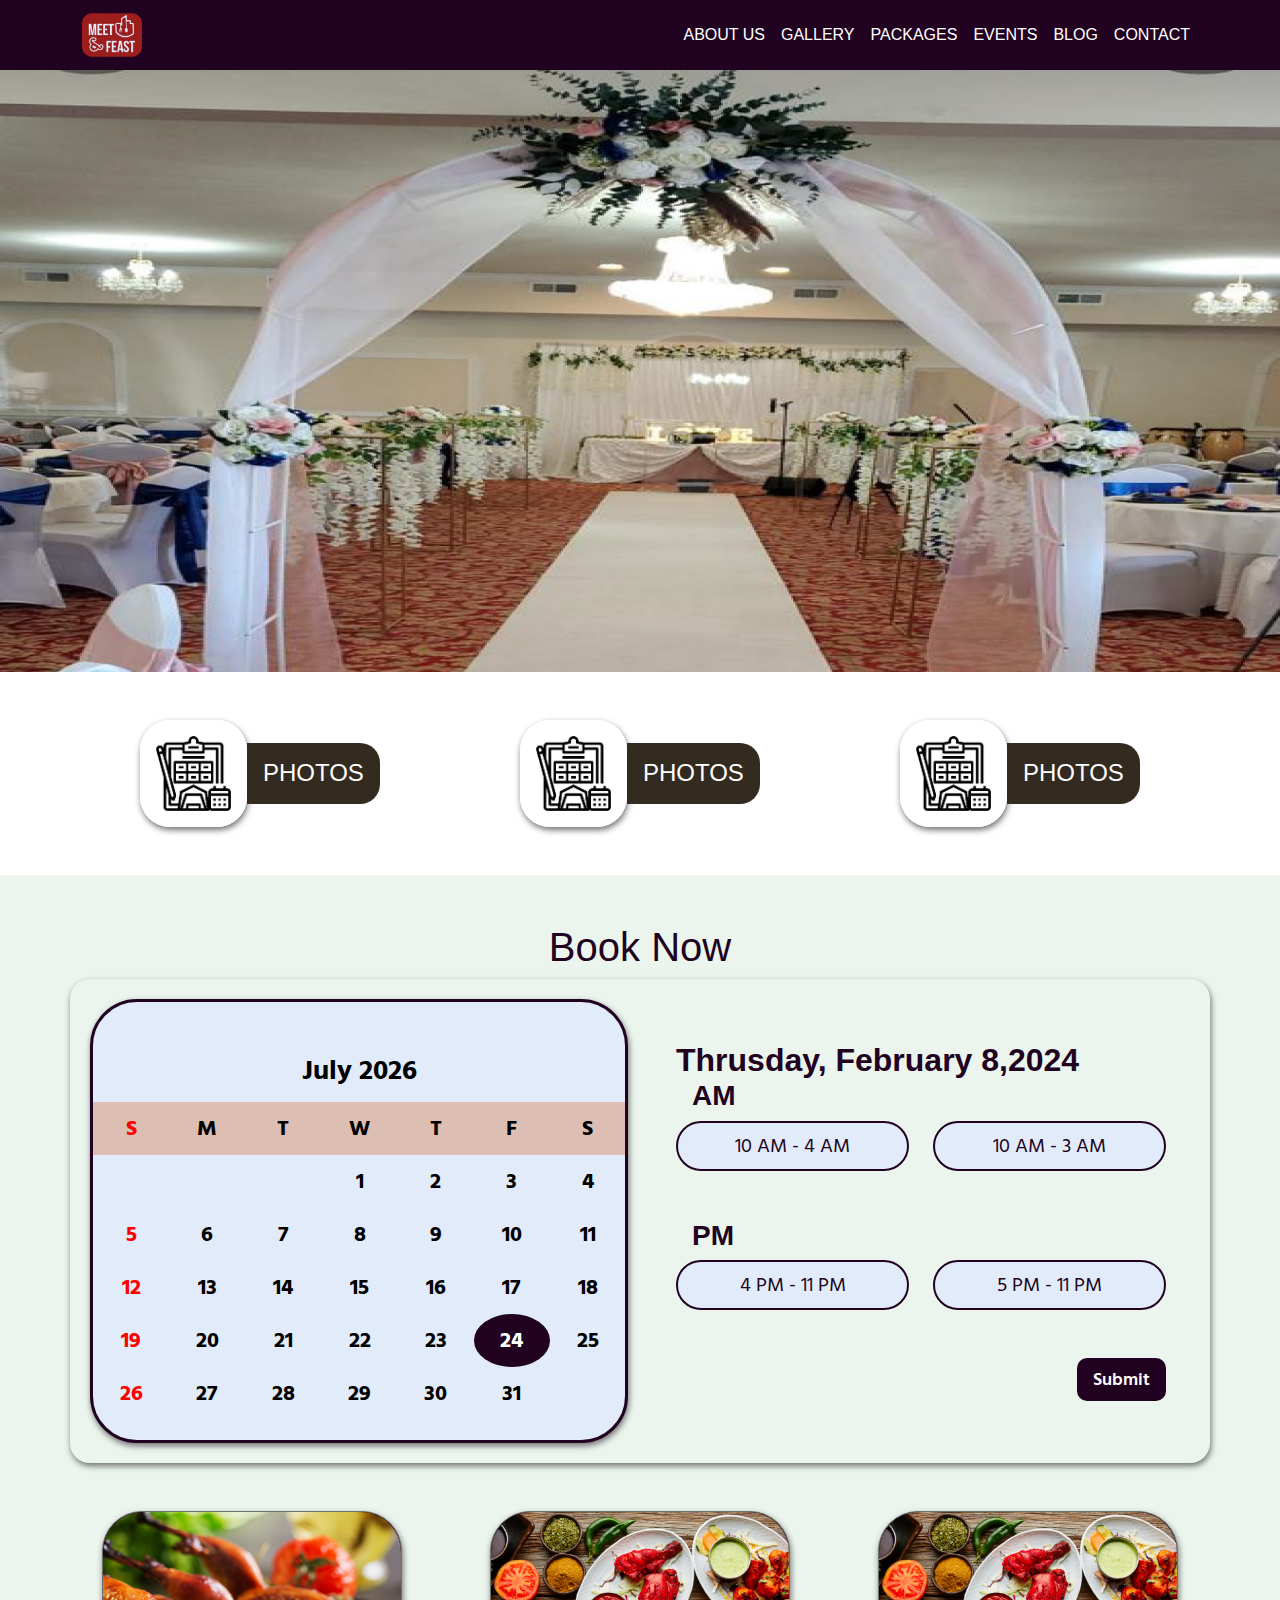
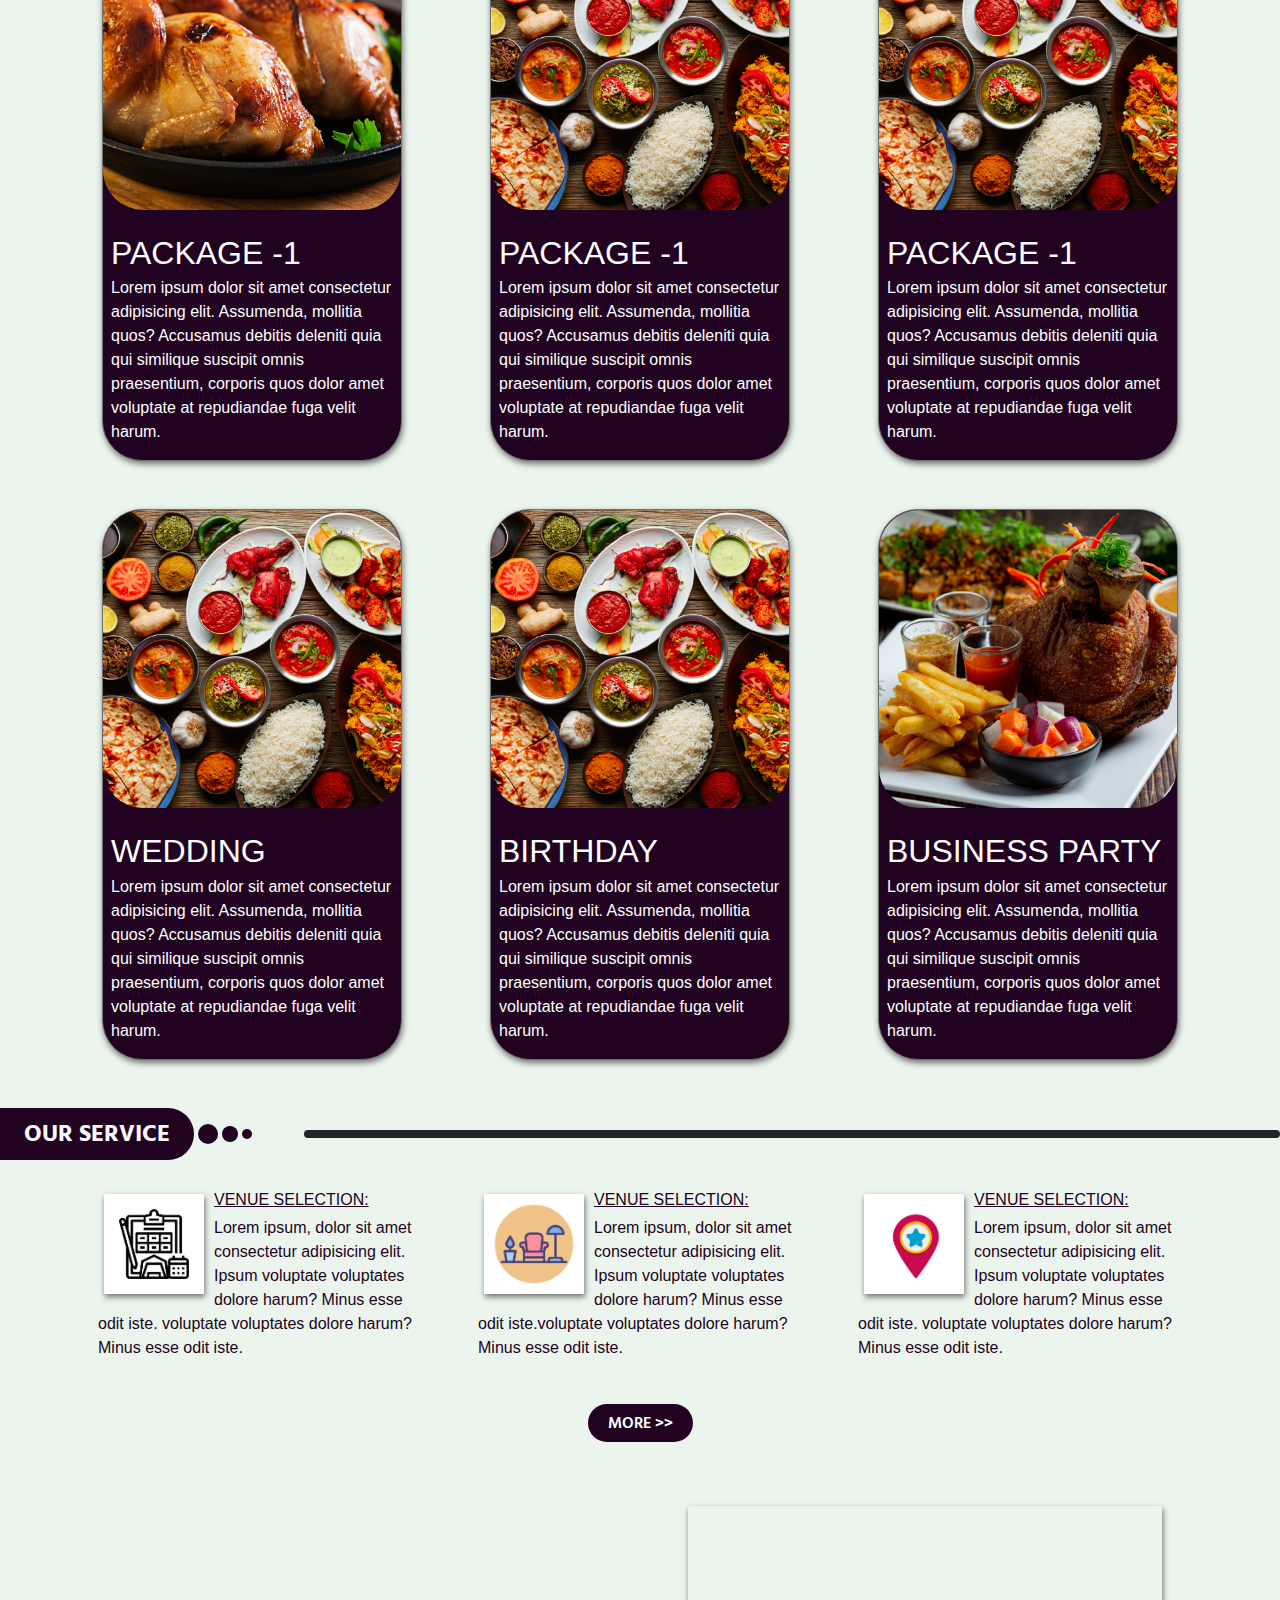
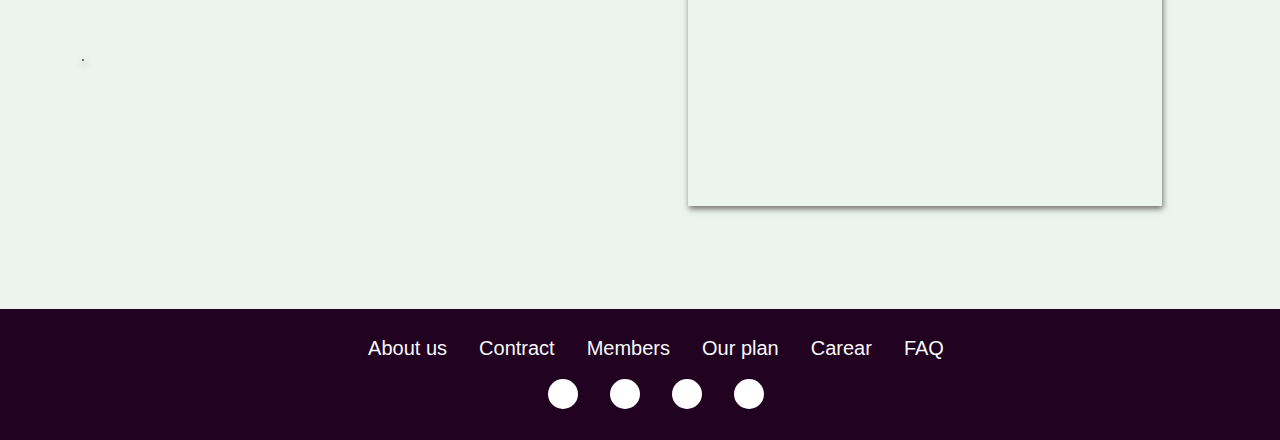
==== commit 55534c9c: "done" ====
--- a/index.html
+++ b/index.html
@@ -116,10 +116,10 @@
                     Book Now Section
     ===============================================-->
 
-    <section class="bookNow">
+    <section class="bookNow ">
       <h1 class="text-center mb-2 text_darkColor">Book Now</h1>
       <div class="container box_shadow bokingBorder">
-        <div class="row">
+        <div class="row align-items-center">
           <div class="col-lg-6">
             <div class="calander box_shadow">
               <div class=" pt-5">
@@ -166,43 +166,23 @@
               <div class="contents">
 <h3 class="fw-bold mx-3 mb-2">AM</h3>
 <div class="row justify-content-between gy-4">
-<div class="col-4">
-  <button class="calBtn">12:30 AM</button>
-</div>
-<div class="col-4">
-  <button class="calBtn">01:00 AM</button>
-</div>
-<div class="col-4">
-  <button class="calBtn">1:30 AM</button>
-</div>
-<div class="col-4">
-  <button class="calBtn">2:00 AM</button>
-</div>
-<div class="col-4">
-  <button class="calBtn">2:30 AM</button>
-</div>
-<div class="col-4">
-  <button class="calBtn">3:00 AM</button>
-</div>
-<div class="col-4">
-  <button class="calBtn">3:30 AM</button>
-</div>
-<div class="col-4">
-  <button class="calBtn">4:00 AM</button>
-</div>
-<div class="col-4">
-  <button class="calBtn">4:30 AM</button>
-</div>
+<div class="col-6">
+  <button class="calBtn w-100">10 AM - 4 AM</button>
+</div>
+<div class="col-6">
+  <button class="calBtn w-100">10 AM - 3 AM </button>
+</div>
+
 </div>
 
 <h3 class="fw-bold mx-3 mt-5 mb-2">PM</h3>
 <div class="row  gy-3">
 
-<div class="col-4">
-  <button class="calBtn">4:00 AM</button>
-</div>
-<div class="col-4">
-  <button class="calBtn">4:30 AM</button>
+<div class="col-6">
+  <button class="calBtn w-100">4 PM - 11 PM  </button>
+</div>
+<div class="col-6">
+  <button class="calBtn w-100">5 PM - 11 PM</button>
 </div>
 </div>
 <div class="text-right mt-5" style="
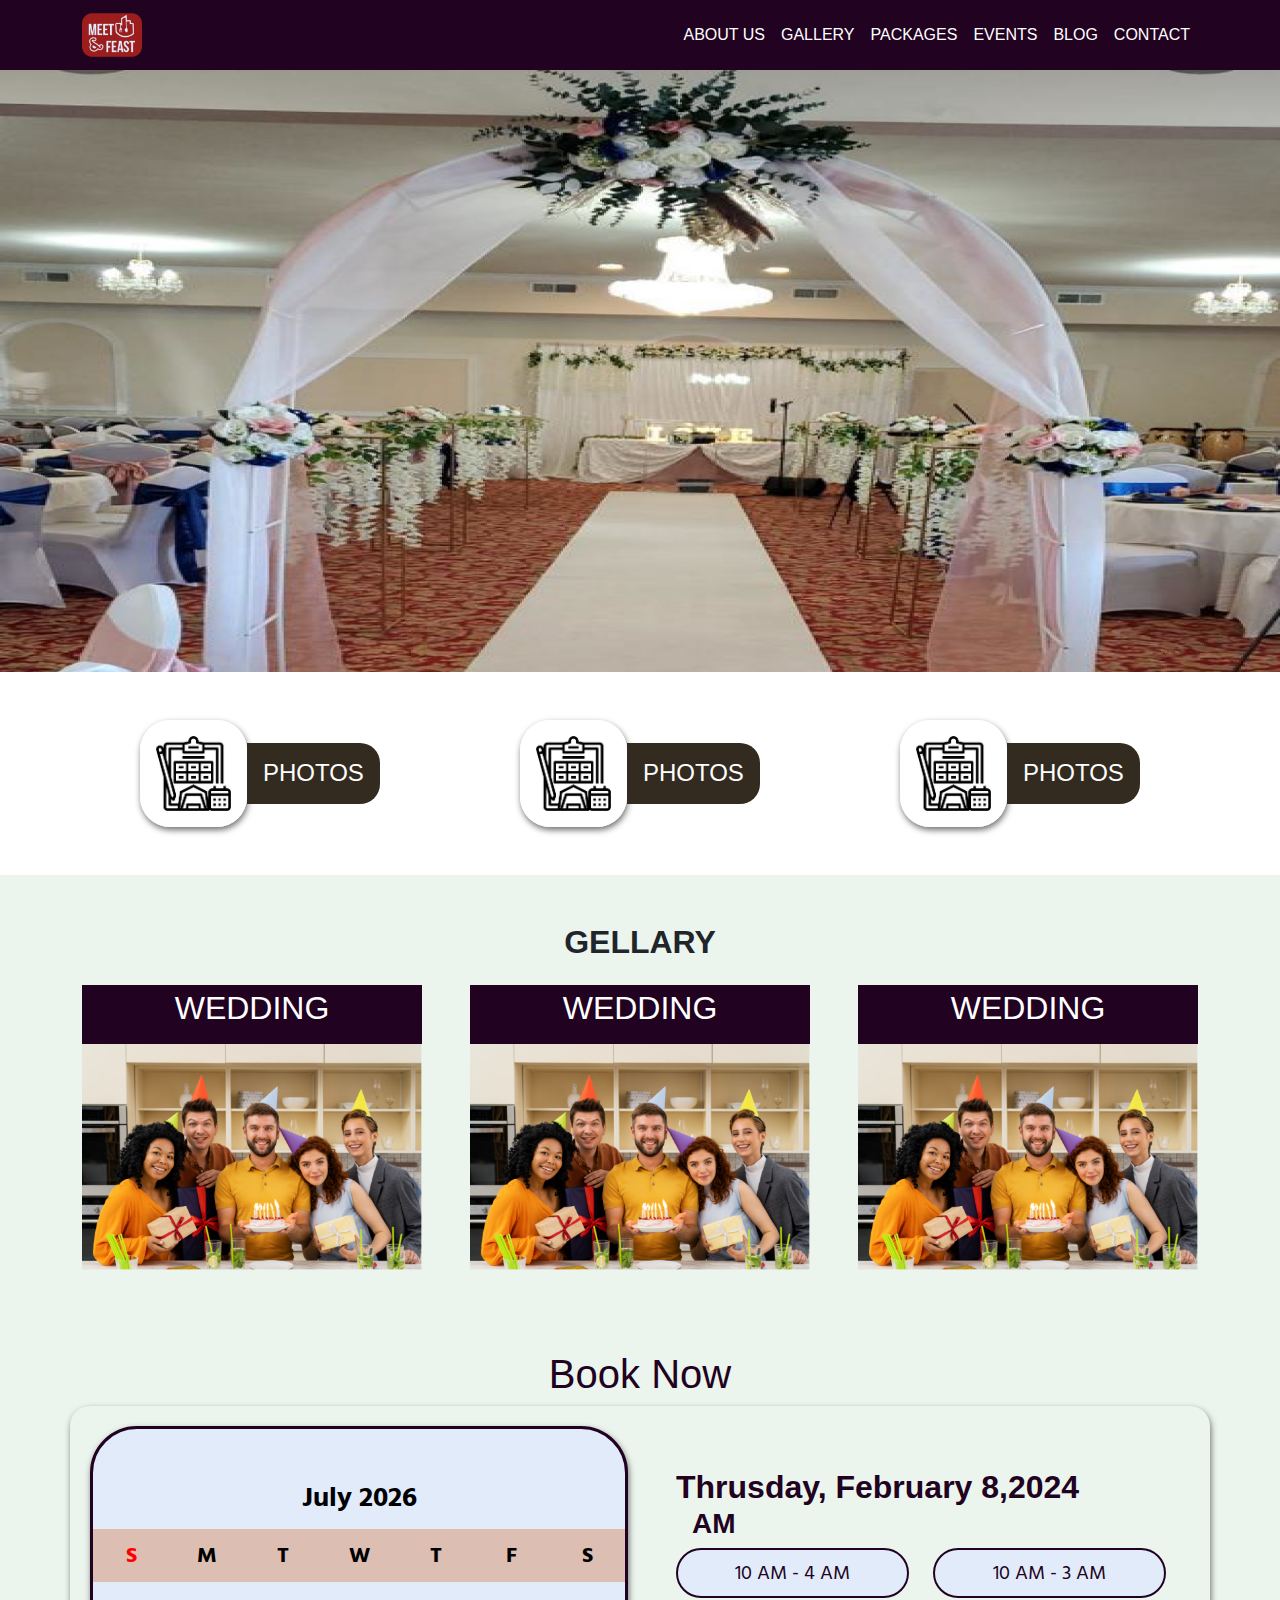
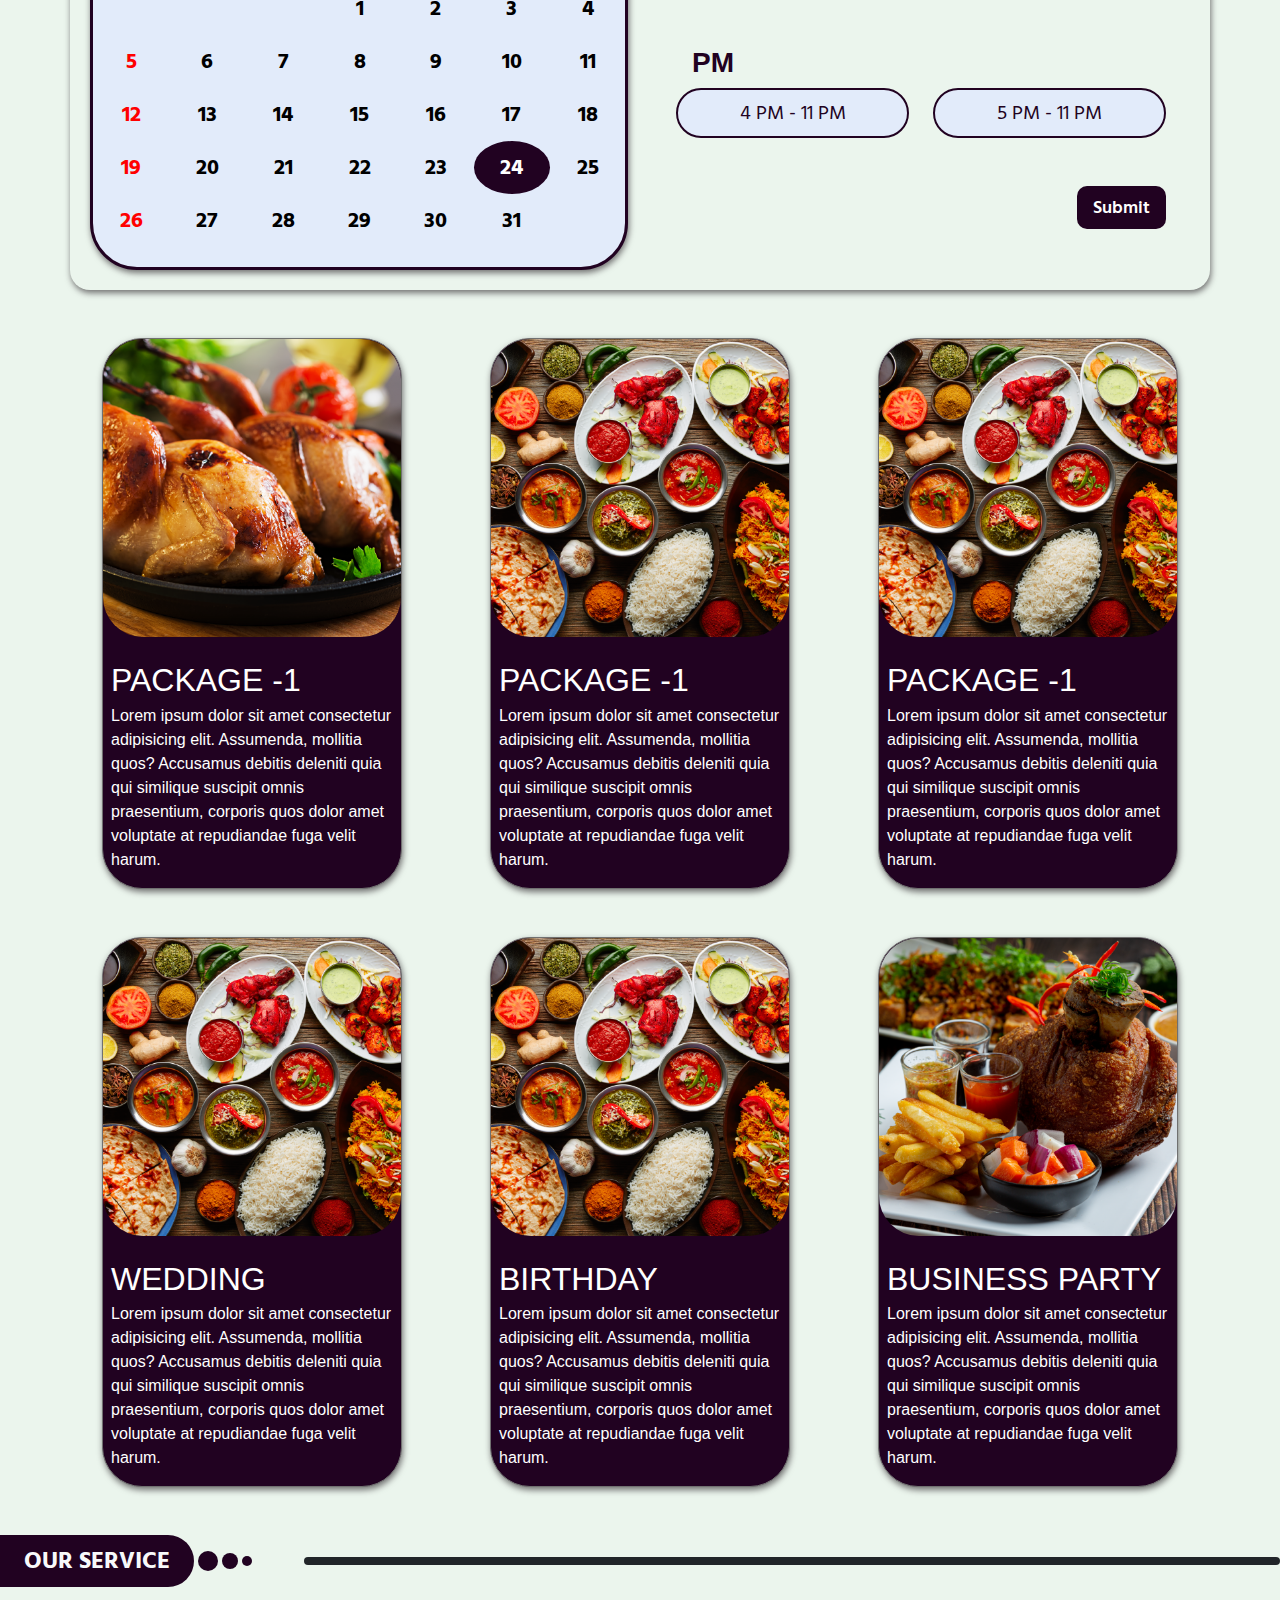
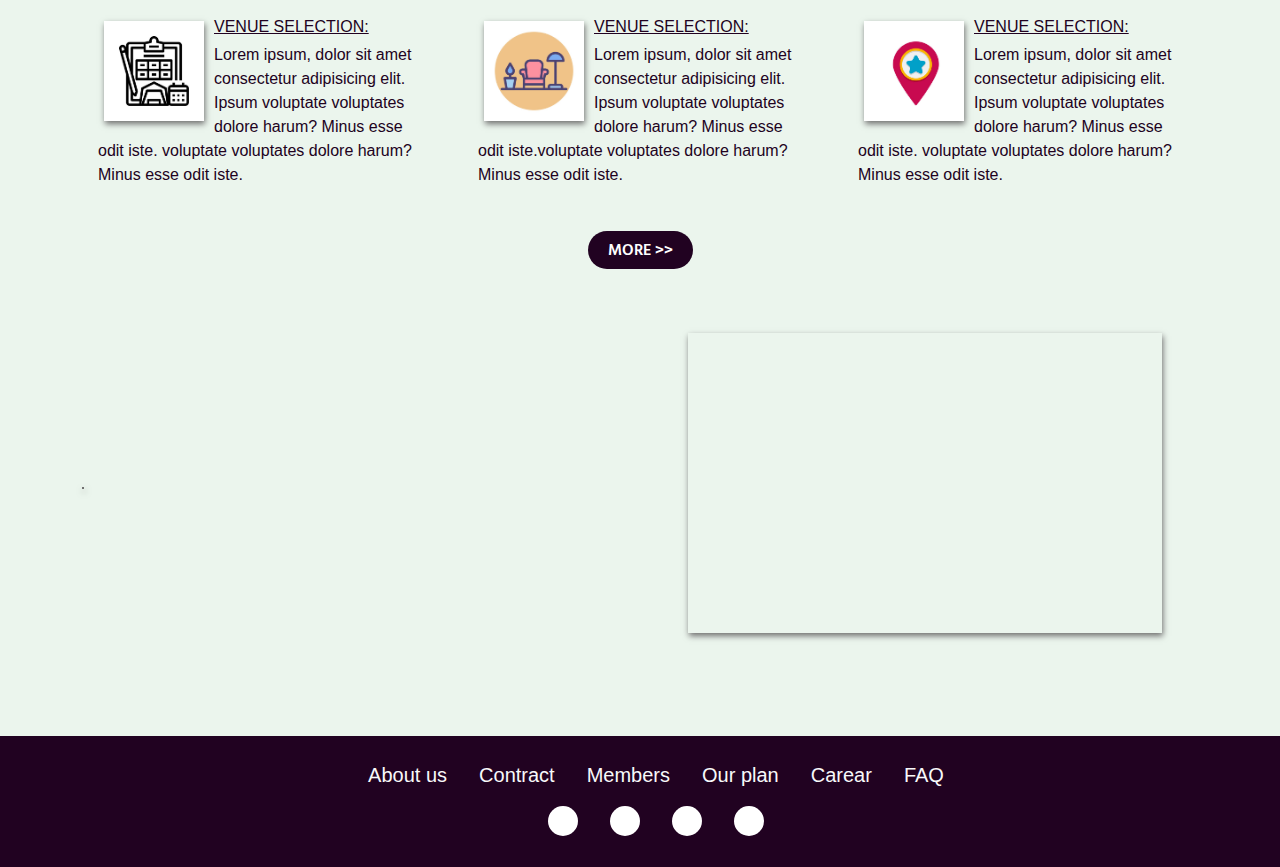
==== commit d6c170d8: "done" ====
--- a/index.html
+++ b/index.html
@@ -42,22 +42,22 @@
 
         <ul class="navbar-nav ms-auto mt-2 mt-lg-0">
           <li class="nav-item">
-            <a class="nav-link   text_white" href="/">About us</a>
-          </li>
-          <li class="nav-item">
-            <a class="nav-link nav-text-color  text_white" href="/">GALLERY</a>
-          </li>
-          <li class="nav-item">
-            <a class="nav-link nav-text-color  text_white" href="/"> PACKAGES</a>
+            <a class="nav-link   text_white" href="about.html">About us</a>
+          </li>
+          <li class="nav-item">
+            <a class="nav-link nav-text-color  text_white" href="gellary.html">GALLERY</a>
+          </li>
+          <li class="nav-item">
+            <a class="nav-link nav-text-color  text_white" href="packages.html"> PACKAGES</a>
           </li>
           <li class="nav-item">
             <a class="nav-link nav-text-color  text_white" href="/">EVENTS</a>
           </li>
           <li class="nav-item">
-            <a class="nav-link nav-text-color  text_white" href="/">BLOG</a>
-          </li>
-          <li class="nav-item">
-            <a class="nav-link nav-text-color  text_white" href="/">CONTACT</a>
+            <a class="nav-link nav-text-color  text_white" href="blog.html">BLOG</a>
+          </li>
+          <li class="nav-item">
+            <a class="nav-link nav-text-color  text_white" href="contact.html">CONTACT</a>
           </li>
         </ul>
       </div>
@@ -108,6 +108,38 @@
       </div>
     </div>
   </section>
+
+  <section id="gellary " class=" bg_color" >
+    <div class="container pt-5 pb-2">
+        <h2 class=" text-center text-uppercase fw-bold">gellary</h2>
+
+        <div class="row py-4 g-5">
+            <div class="col-md-4">
+                <div >
+                    <h2 class="bg_primary text-center text-white pb-3 pt-1">WEDDING</h2>
+                    <img src="assets/images/31.png" alt="">
+                </div>
+              
+            </div>
+            <div class="col-md-4">
+                <div >
+                    <h2 class="bg_primary text-center text-white pb-3 pt-1">WEDDING</h2>
+                    <img src="assets/images/31.png" alt="">
+                </div>
+              
+            </div>
+            <div class="col-md-4">
+                <div >
+                    <h2 class="bg_primary text-center text-white pb-3 pt-1">WEDDING</h2>
+                    <img src="assets/images/31.png" alt="">
+                </div>
+              
+            </div>
+            
+       
+        </div>
+    </div>
+</section>
 
 
   <div class="bg_color py-5">
--- a/assets/css/default.css
+++ b/assets/css/default.css
@@ -15,6 +15,10 @@
     box-sizing: border-box;
     
 }
+main{
+  min-height: 75vh;
+}
+
 
 ul{
     list-style: none;
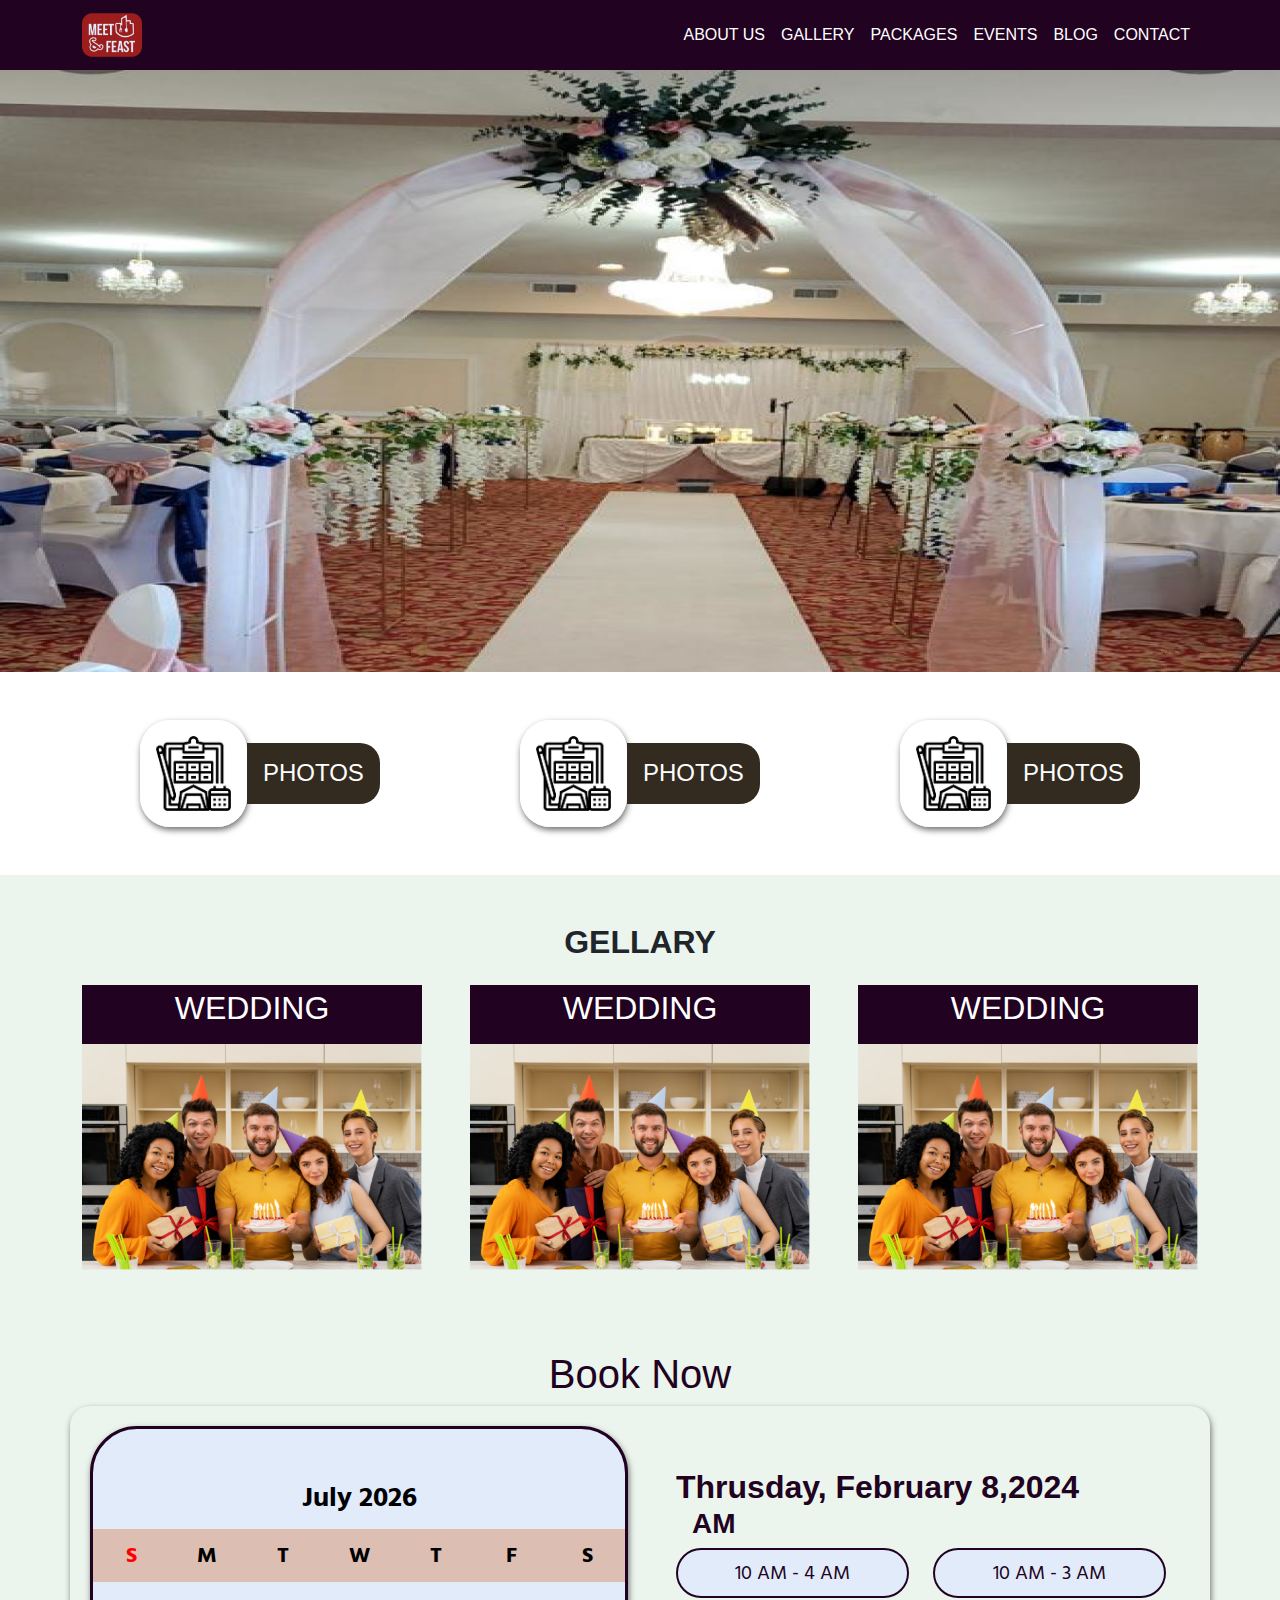
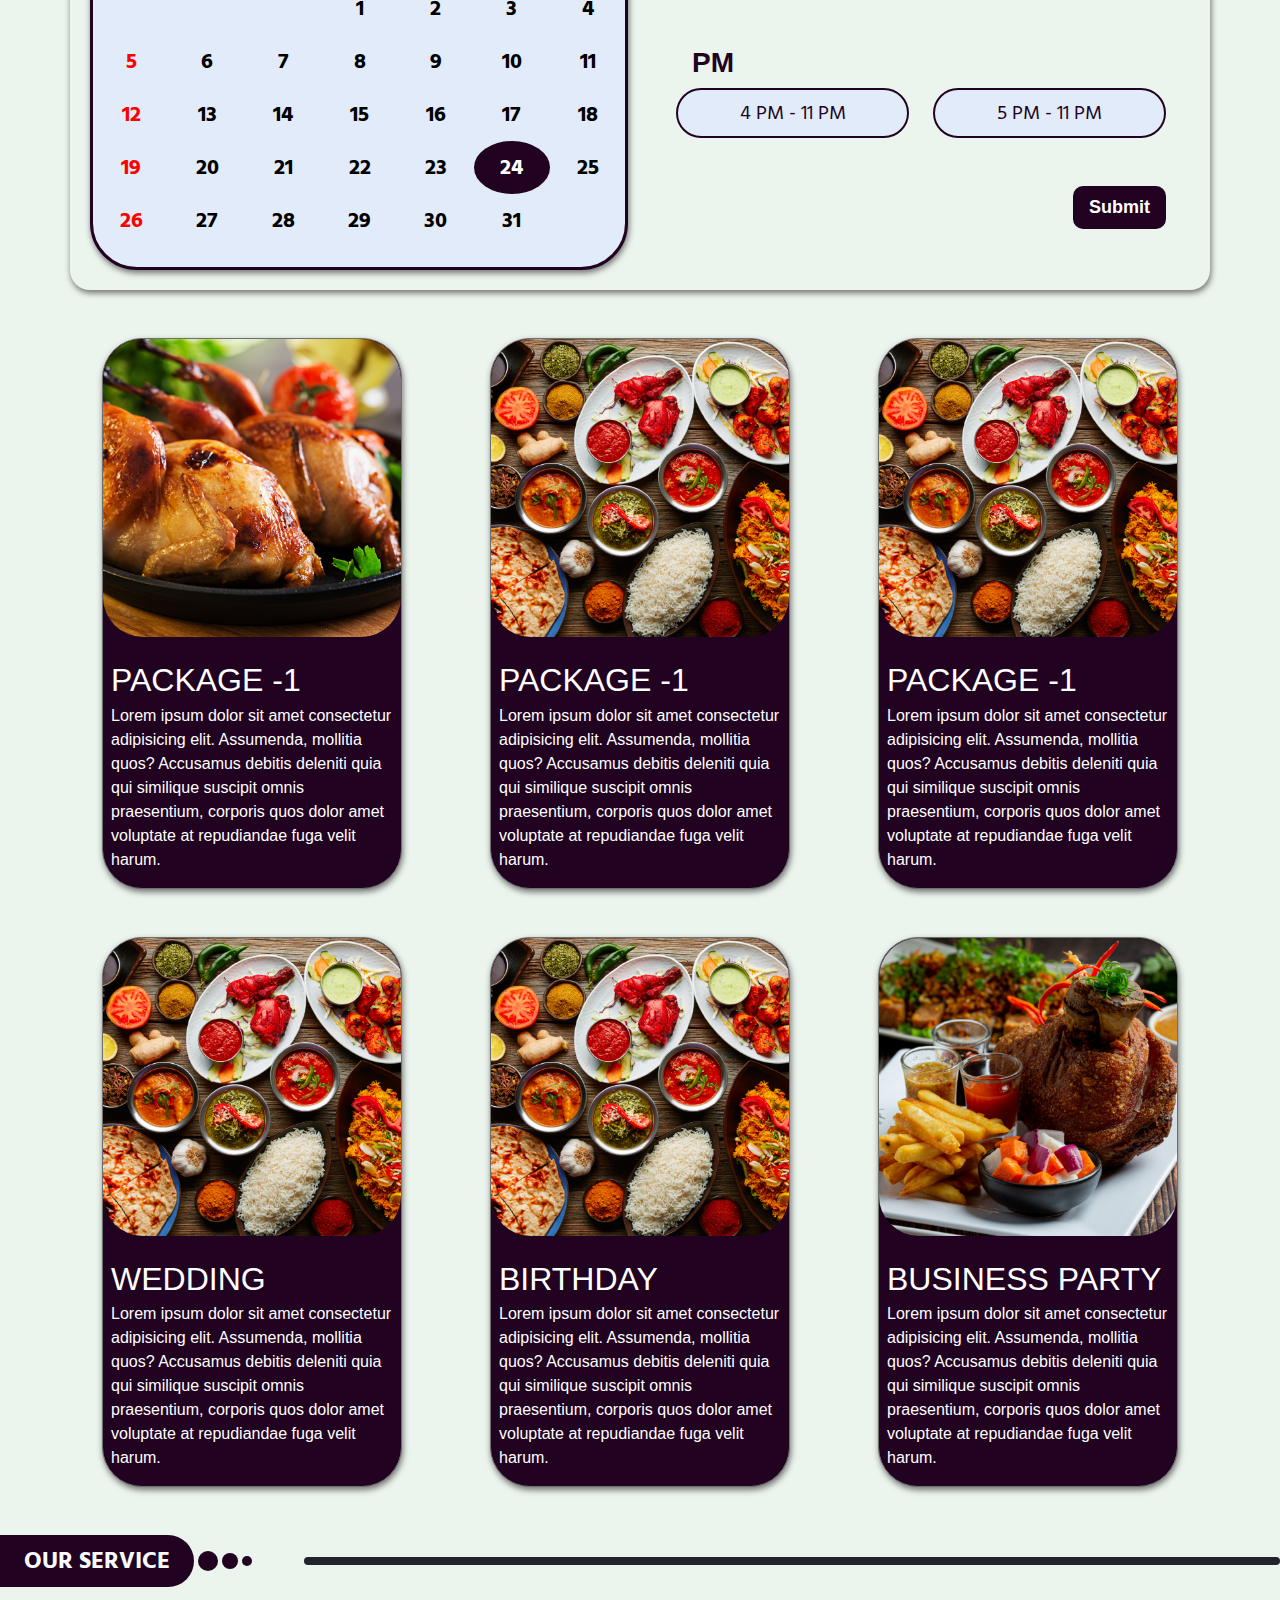
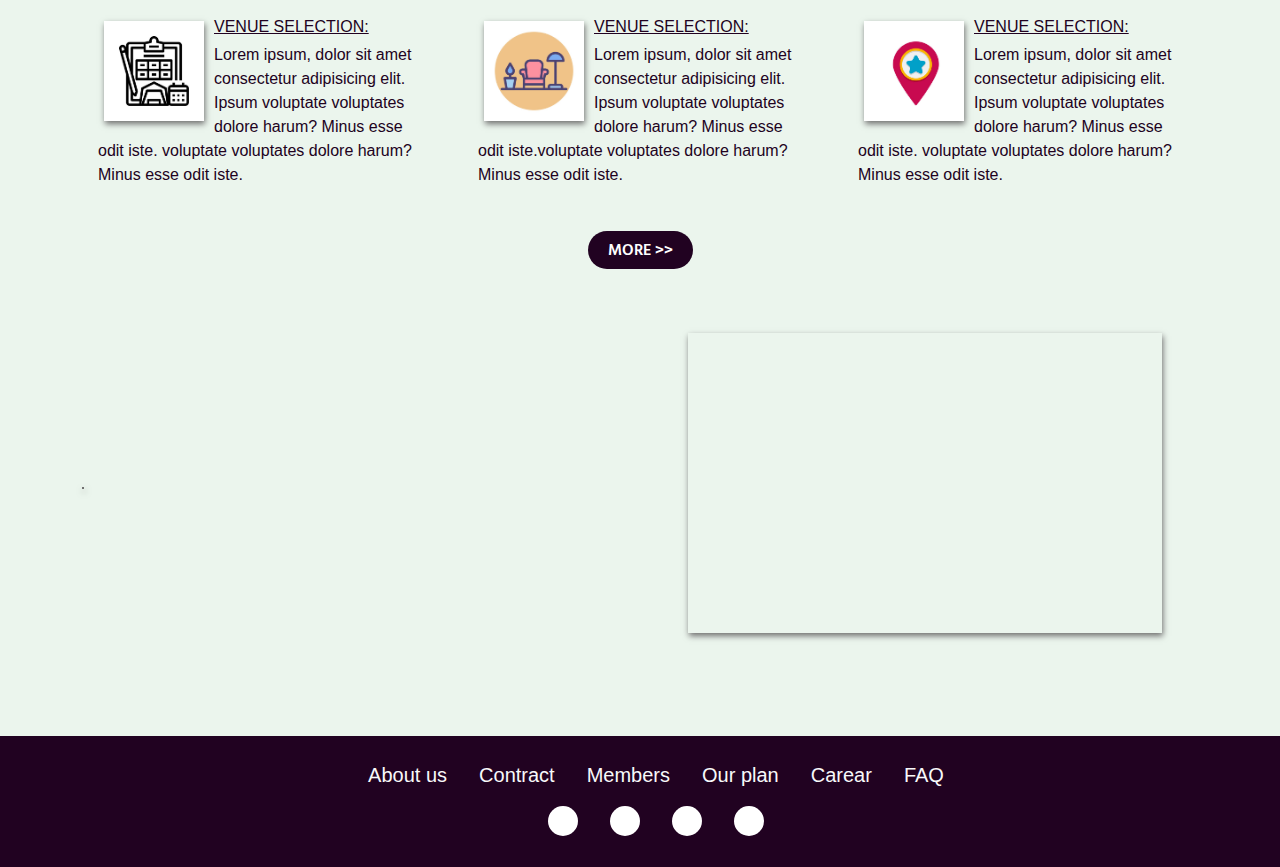
==== commit 9e7f3c0f: "done" ====
--- a/index.html
+++ b/index.html
@@ -51,7 +51,7 @@
             <a class="nav-link nav-text-color  text_white" href="packages.html"> PACKAGES</a>
           </li>
           <li class="nav-item">
-            <a class="nav-link nav-text-color  text_white" href="/">EVENTS</a>
+            <a class="nav-link nav-text-color  text_white" href="events.html">EVENTS</a>
           </li>
           <li class="nav-item">
             <a class="nav-link nav-text-color  text_white" href="blog.html">BLOG</a>
@@ -219,7 +219,10 @@
 </div>
 <div class="text-right mt-5" style="
 text-align: right">
+<a href="book-form.html">
+
   <button class="submitBtn">Submit</button>
+</a>
 </div>
 
               </div>
--- a/assets/css/default.css
+++ b/assets/css/default.css
@@ -109,7 +109,9 @@
 
 
 
-
+.bg_red{
+  background-color: #9A1C20 !important;
+}
 
 
 .fa-brands, .fab {
@@ -136,4 +138,15 @@
   padding: 8px 16px;
   background: var(--darkText-color);
   color: white;
+}
+
+.inputBox{
+  padding: 10px;
+  width: 500px;
+  border: 1px solid #ddd;
+  outline: 1px solid #ddd;
+
+}
+input::placeholder{
+  color: #9D9D9C;
 }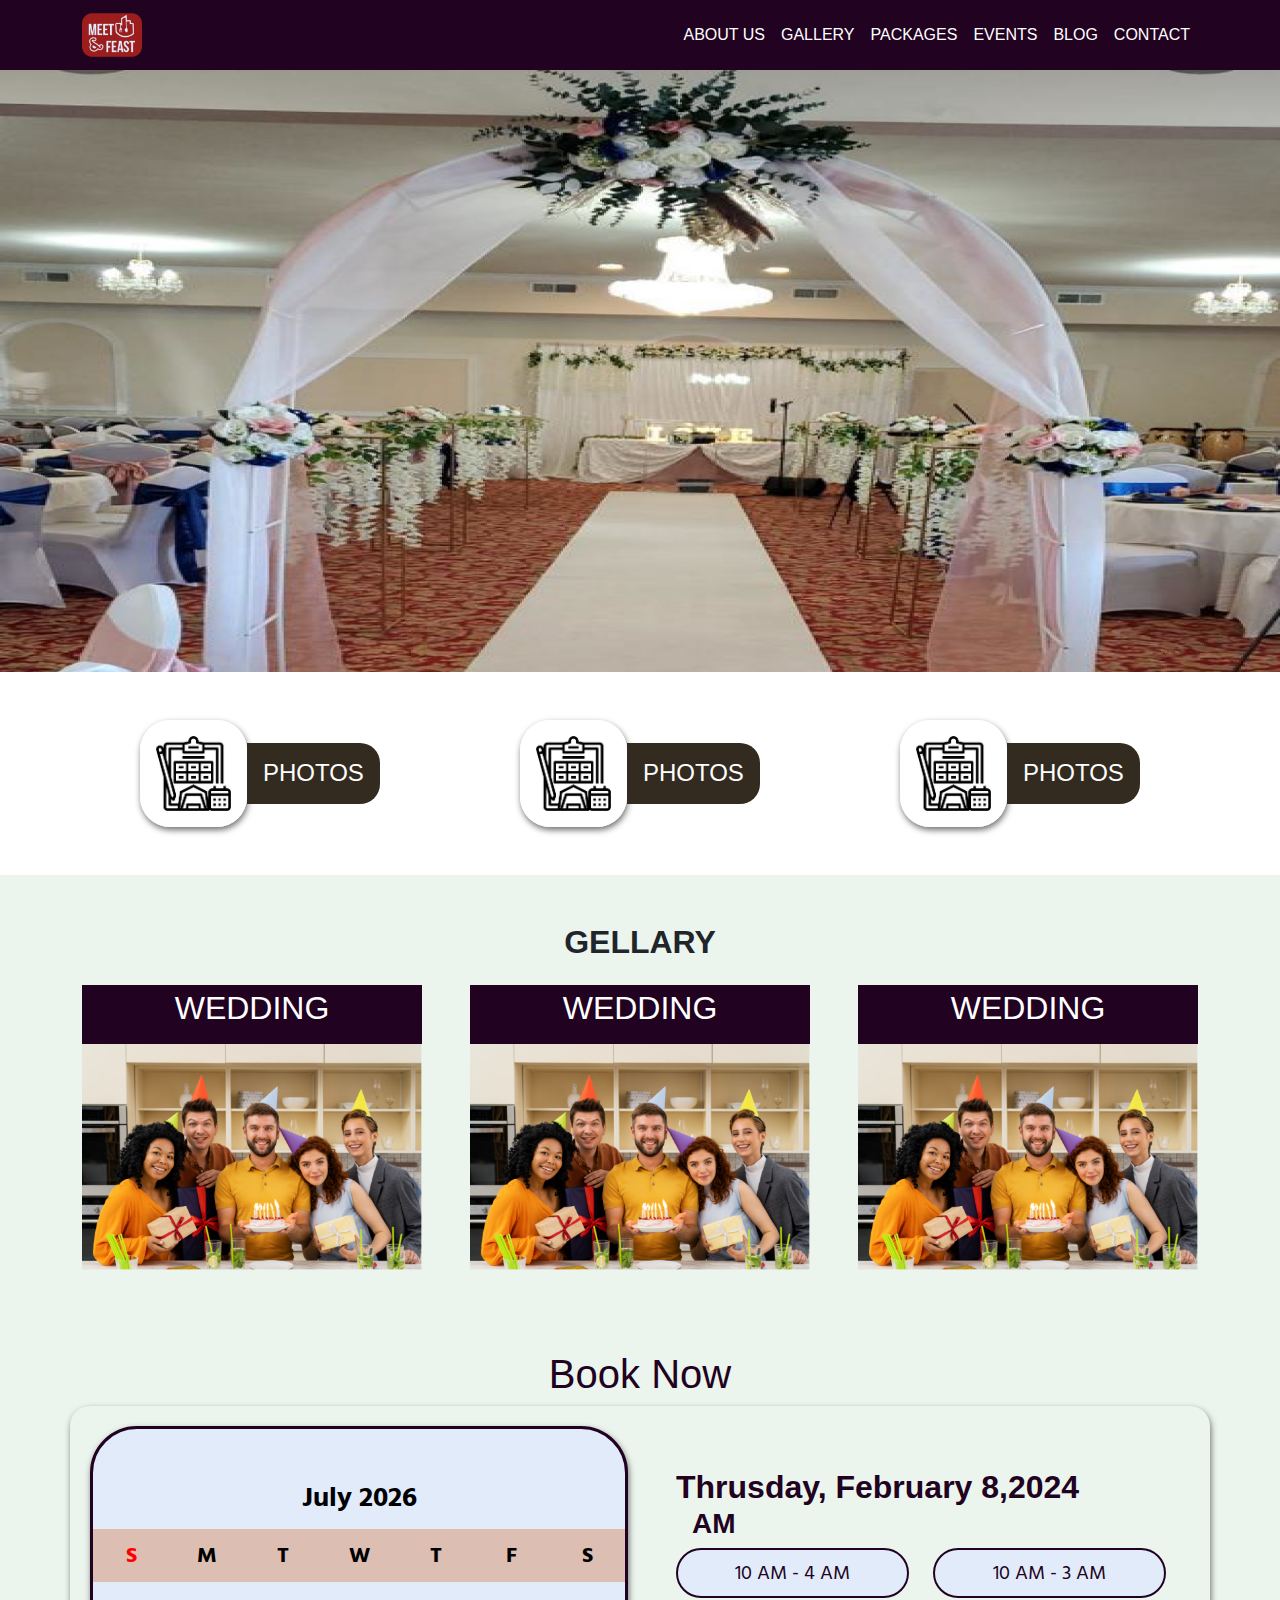
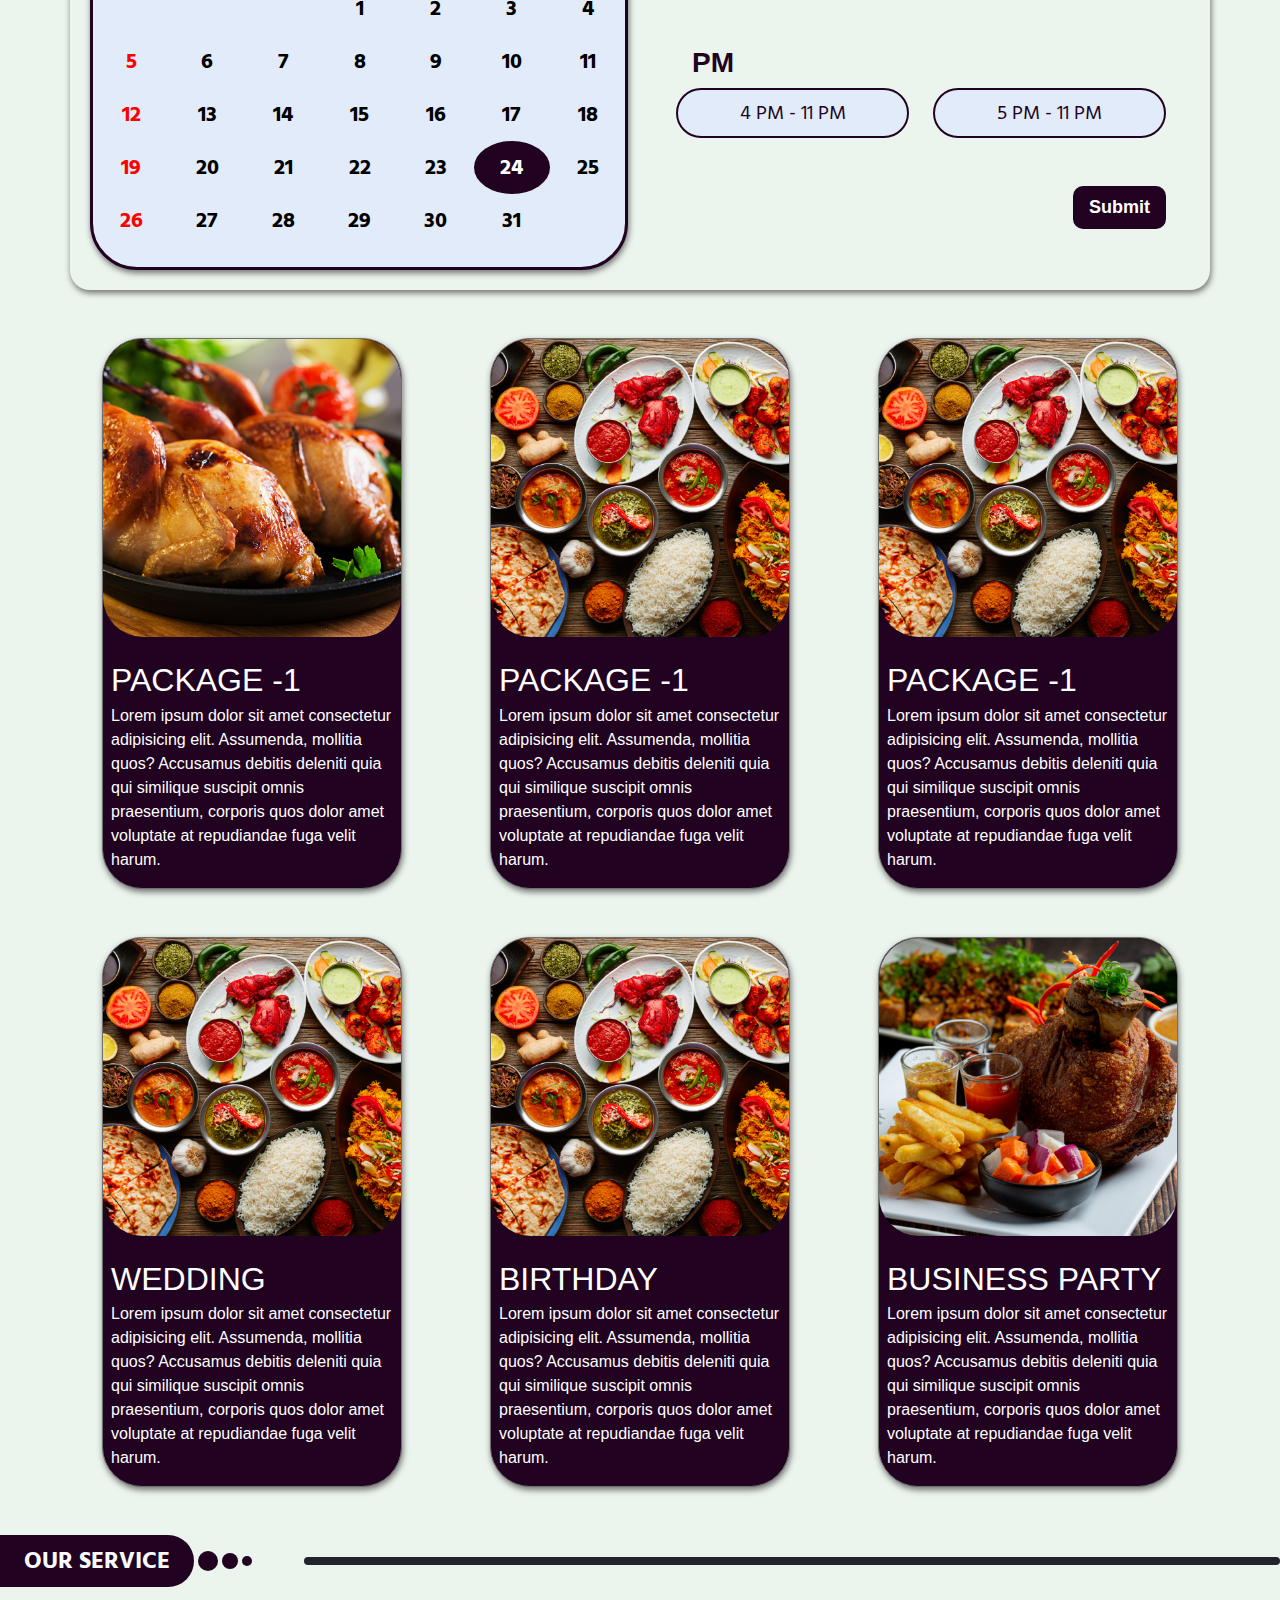
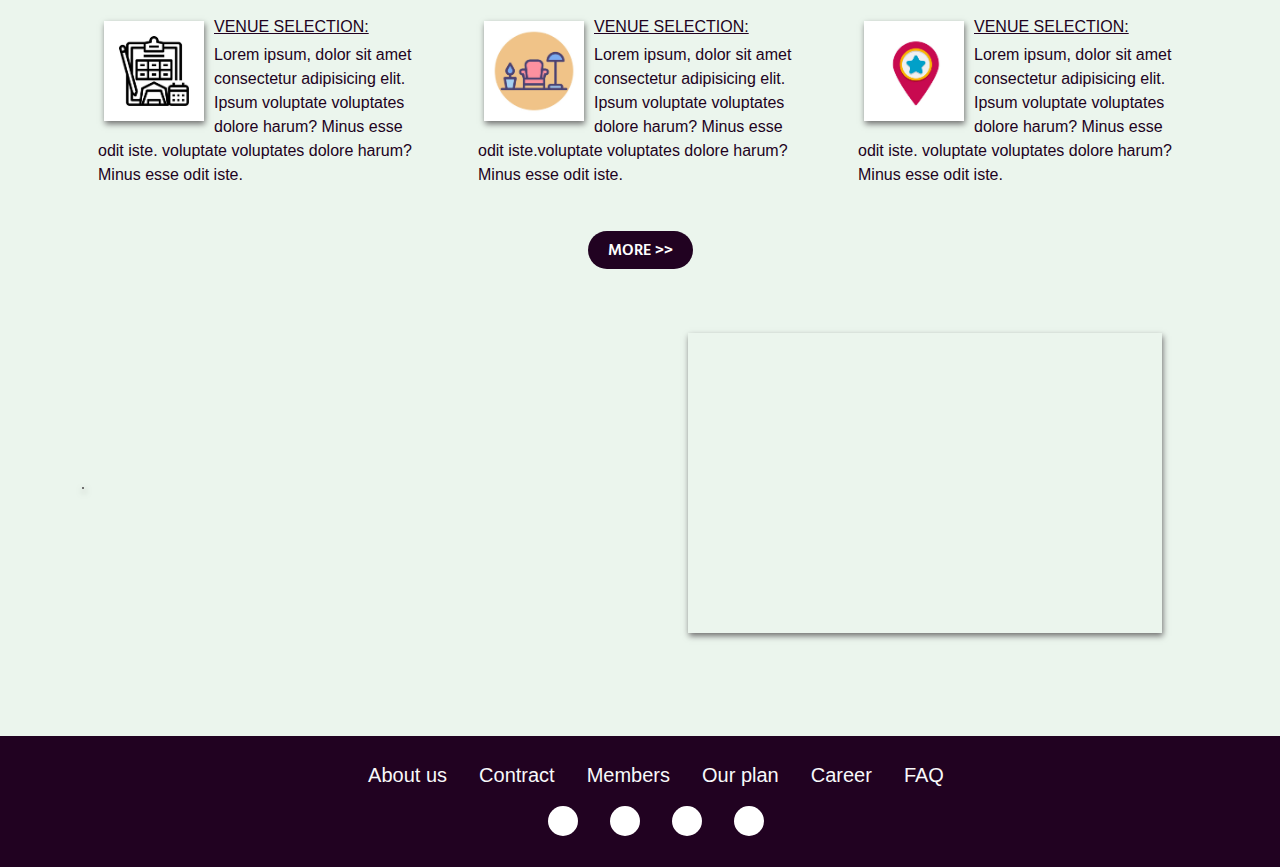
==== commit 8a8c24d6: "done" ====
--- a/index.html
+++ b/index.html
@@ -452,7 +452,7 @@
         <a class="text-light px-lg-3 px-1 text-decoration-none fs-lg-1 fs-5" href="/">Our plan</a>
       </li>
       <li>
-        <a class="text-light px-lg-3 px-1 text-decoration-none fs-lg-1 fs-5" href="/">Carear</a>
+        <a class="text-light px-lg-3 px-1 text-decoration-none fs-lg-1 fs-5" href="/">Career</a>
       </li>
       <li>
         <a class="text-light px-lg-3 px-1 text-decoration-none fs-lg-1 fs-5" href="/">FAQ</a>
